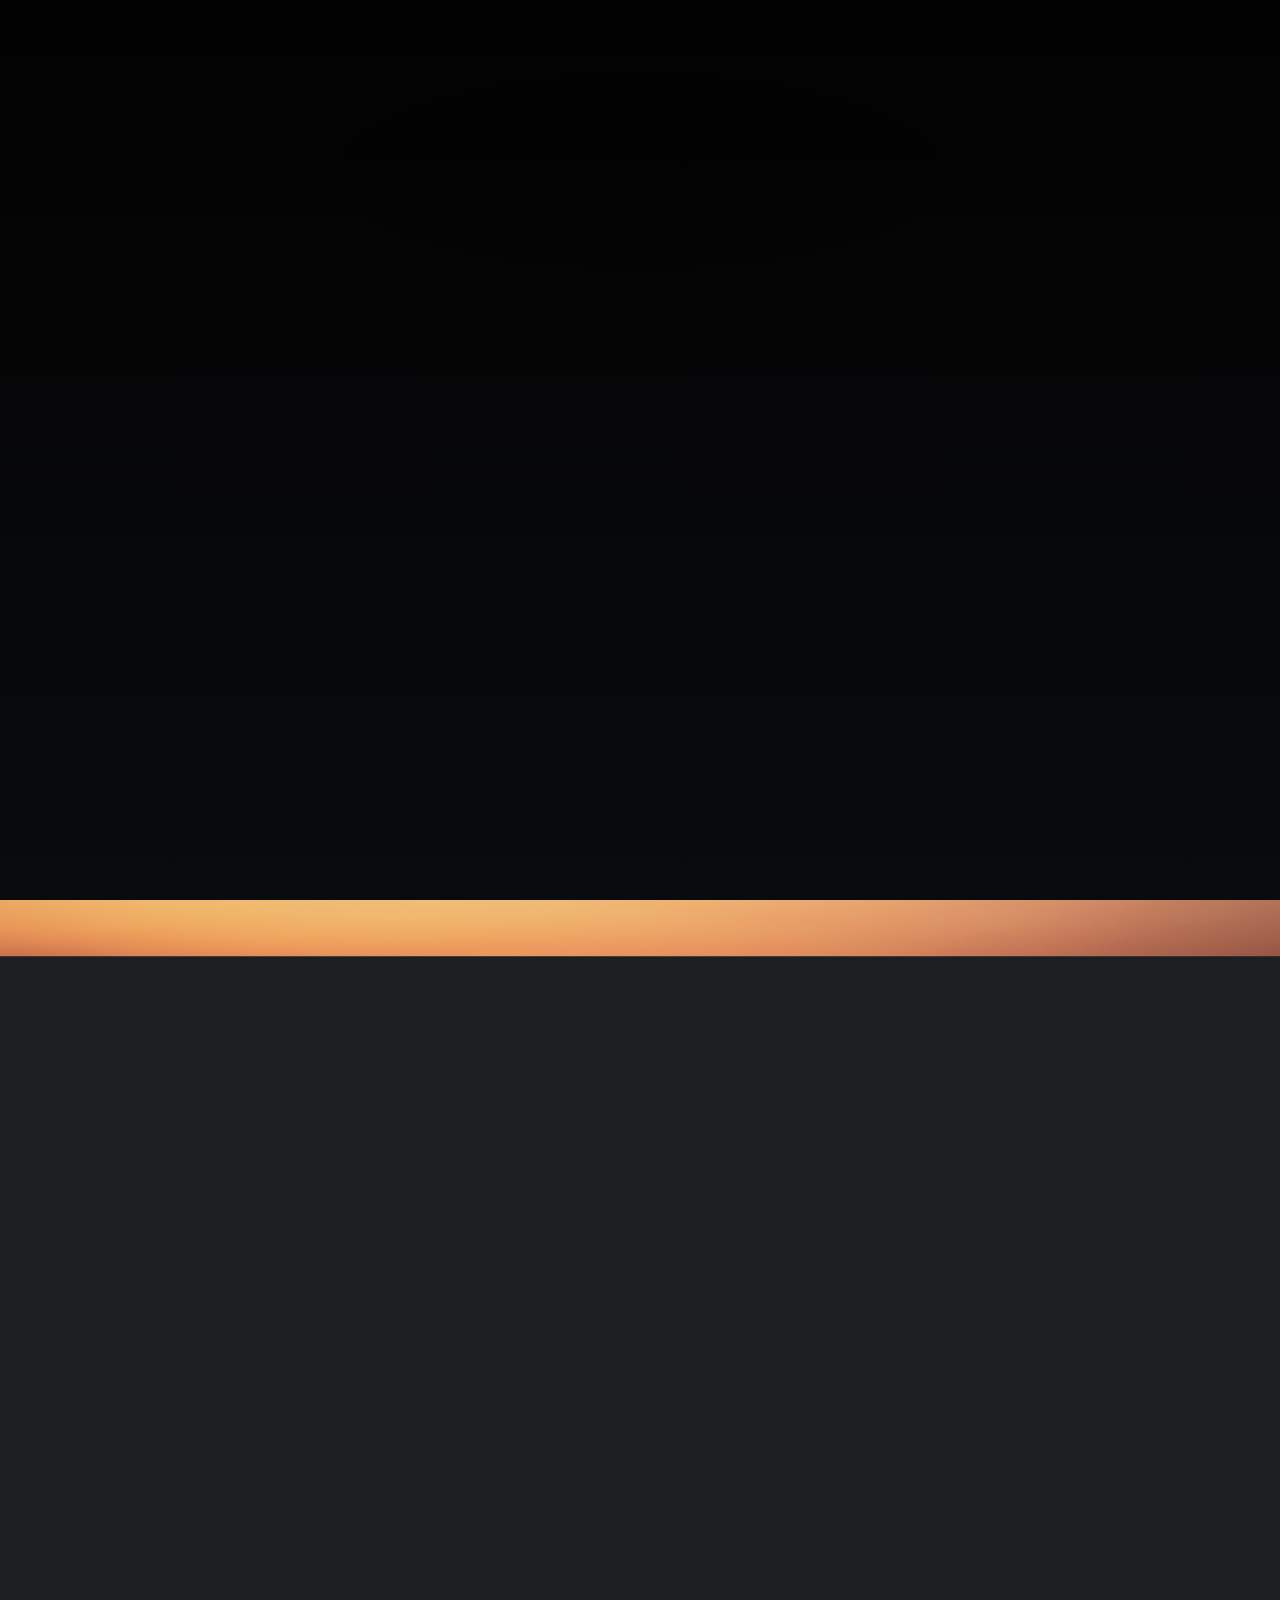
==== index.html @ 6ed451c9 "[ckpt] finish first contents" ====
<!DOCTYPE HTML>
<!--
	Dimension by HTML5 UP
	html5up.net | @ajlkn
	Free for personal and commercial use under the CCA 3.0 license (html5up.net/license)
-->
<html>
	<head>
		<title>Anh Duy Nguyen | Personal Website</title>
		<meta charset="utf-8" />
		<meta name="viewport" content="width=device-width, initial-scale=1, user-scalable=no" />
		<link rel="stylesheet" href="assets/css/main.css" />
		<link rel="icon" type="image/jpg" href="/assets/imgs/duy_ava.jpeg">
		<noscript><link rel="stylesheet" href="assets/css/noscript.css" /></noscript>
	</head>
	<body class="is-preload">

		<!-- Wrapper -->
			<div id="wrapper">

				<!-- Header -->
					<header id="header">
						<div class="logo" style="background-image: url('assets/imgs/duy.jpg'); background-position: center; background-size: cover;">
						</div>
						<div class="content">
							<div class="inner">
								<h1>Anh Duy Nguyen</h1>
								<p>
									PhD Student - Electrical & Computer Engineering - UIUC <br> 
									A newbie researcher in Deep Learning <br>
								</p>
							</div>
						</div>
						<nav>
							<ul>
								<li><a href="#education">Biography</a></li>
								<li><a href="#experience">Experience</a></li>
								<li><a href="#award">Honours and Awards</a></li>
								<li><a href="#publication">Publications</a></li>
								<li><a href="#contact">Contact</a></li>
							</ul>
						</nav>
					</header>

				<!-- Main -->
					<div id="main">

						<!-- Intro -->
							<article id="education">
								<h2 class="major">Biography</h2>
								<span class="image main"><img src="images/education.png" alt="" /></span>
								<p>I am currently a PhD Student at the University of Illinois Urbana - Champaign. 
									My major is Computer Science. I am currently working in Machine Learning/Deep Learning.</p>
								<p>I was born in Hanoi, Vietnam, and grew up here. 
								I got my Bachelor (Engineer) degree in Information & Communication &munication Technology (ICT) from School of Information And Communication Technology, Hanoi University of Science and Technology, Vietnam.
								My undergrad research thesis is about detecting pills in medical captures, with the support of information from prescriptions under Graph representation (You can find if <a href="assets/files/[20184249][NguyenAnhDuy][Thesis_NguyenAnhDuy_KGPNet_A_Knowledge_Graph_based_framework_for_Pill_detection].pdf">here</a> if interested). 
								</p>
								<p>I am eager to learn, so I am very open to new colaborations. 
									I am currently working in Time Series Analysis, as well as Multimodal Learning. 
									Please <a href="#contact">drop me a message</a> if you are interested in a collaboration.
									Here is my <a href="assets/files/NguyenAnhDuy_CV.pdf">CV</a> for more details.
								</p>
							</article>

						<!-- Work -->
							<article id="experience">
								<h2 class="major">Experience</h2>
								<span class="image main"><img src="images/experience.png" alt=""/></span>
								<p>I currently work at a Smart Health Center, founded under the cooporation of Vin University and University of Illinois Urbana - Champaign. 
									My work here involve developing ML/DL frameworks for time series, multi modalities data, with major appication to Healthcare domain.
								</p>
								<p>During my undergrad, from 2020 to 2022, I worked in Naver-SoICT laboratory, Hanoi University of Science and Technology. 
									My works there centered around two projects: the first was about air quality monitoring and forecasting with actual sensor devices, 
									the second was about personal health monitoring with actual mobile application and deep learning-driven tools.</p>
							</article>

						<!-- About -->
							<article id="award">
								<h2 class="major">Honours and Awards</h2>
								<span class="image main"><img src="images/honor.png" alt="" /></span>
								<p>Below are some awards I received, more details can be found in my <a href="assets/files/NguyenAnhDuy_CV.pdf">CV</a>:</p>
								<ul>
									<li><b>The second prize in the National Science and Technology Awards for Students in Higher Education
										Institutions 2022</b>: Winning the second prize with the paper entitled “Joint Optimization of Charging Location and Time
										for Network Lifetime Extension in WRSNs.”</li>
									<li><b>Top 5 AI Solutions in AI Awards 2022</b>: Being one of 5 best AI solutions in AI Awards 2022 - Vietnam AI Day 2022,
										held by VNExpress newspaper in colabration with AI4VN organization with solution: “VAIPE: Protective healthcare
										monitoring and supporting system for Vietnamese”</li>
									<li><b>The first prize in SoICT-IBM-Hackathon 2021</b>: Winning the first prize in Call For Code Track of
										SoICT-IBM-Hackathon 2021 with the project entitled “A platform for forecasting floods based on sensor system, applying deep
										neural network.”</li>
								</ul>
							</article>
						
							<!-- Publications -->
							<article id="publication">
								<h2 class="major">Publications</h2>
								<span class="image main"><img src="images/publication.png" alt="" /></span>
								<p>Below are some of my publications, more details can be found in my <a href="assets/files/NguyenAnhDuy_CV.pdf">CV</a>:</p>
								<ul>
									<li><b>Learning Robust and Consistent Time Series Representations: A Dilated Inception-Based Approach</b>: Anh Duy Nguyen, Trang H. Tran, 
										Hieu H. Pham, Phi Le Nguyen, Lam M. Nguyen. arXiv preprint, 2023.</li>
									<li><b>Accurate Discharge and Water Level Forecasting Using Ensemble
										Learning with Genetic Algorithm and Singular Spectrum Analysis-based Denoising</b>: Anh Duy Nguyen, Phi Le Nguyen, Viet Hung Vu, Quoc Viet Pham, Viet Huy Nguyen,
										Minh Hieu Nguyen, Thanh Hung Nguyen, Kien Nguyen. Nature Scientific Reports Journal 2022.</li>
									<li><b>Image-based Contextual Pill Recognition with Medical Knowledge Graph Assistance</b>: Anh Duy Nguyen, Thuy Dung Nguyen, 
										Huy Hieu Pham, Thanh Hung Nguyen, Phi Le Nguyen. ACIIDS 2022.</li>
								</ul>
							</article>

						<!-- Contact -->
							<article id="contact">
								<h2 class="major">Contact</h2>
								<form method="post" action="https://formspree.io/f/xnqrpdzg">
									<div class="fields">
										<div class="field half">
											<label for="name">Name</label>
											<input type="text" name="name" id="name" />
										</div>
										<div class="field half">
											<label for="email">Email</label>
											<input type="text" name="email" id="email" />
										</div>
										<div class="field">
											<label for="message">Message</label>
											<textarea name="message" id="message" rows="4"></textarea>
										</div>
									</div>
									<ul class="actions">
										<li><input type="submit" value="Send Message" class="primary" /></li>
										<li><input type="reset" value="Reset" /></li>
									</ul>
								</form>
								<ul class="icons">
									<li><a href="https://www.linkedin.com/in/duy-nguyen-31b5791b1/" class="icon brands fa-linkedin" target="_blank"><span class="label">LinkedIn</span></a></li>
									<li><a href="https://github.com/anhduy0911" class="icon brands fa-github" target="_blank"><span class="label">GitHub</span></a></li>
									<li><a href="https://scholar.google.com/citations?user=-NRwc8EAAAAJ&hl=en" class="icon brands fa-google" target="_blank"><span class="label">Google Scholar</span></a></li>
								</ul>
							</article>

						<!-- Elements -->
							<!-- <article id="elements">
								<h2 class="major">Elements</h2>

								<section>
									<h3 class="major">Text</h3>
									<p>This is <b>bold</b> and this is <strong>strong</strong>. This is <i>italic</i> and this is <em>emphasized</em>.
									This is <sup>superscript</sup> text and this is <sub>subscript</sub> text.
									This is <u>underlined</u> and this is code: <code>for (;;) { ... }</code>. Finally, <a href="#">this is a link</a>.</p>
									<hr />
									<h2>Heading Level 2</h2>
									<h3>Heading Level 3</h3>
									<h4>Heading Level 4</h4>
									<h5>Heading Level 5</h5>
									<h6>Heading Level 6</h6>
									<hr />
									<h4>Blockquote</h4>
									<blockquote>Fringilla nisl. Donec accumsan interdum nisi, quis tincidunt felis sagittis eget tempus euismod. Vestibulum ante ipsum primis in faucibus vestibulum. Blandit adipiscing eu felis iaculis volutpat ac adipiscing accumsan faucibus. Vestibulum ante ipsum primis in faucibus lorem ipsum dolor sit amet nullam adipiscing eu felis.</blockquote>
									<h4>Preformatted</h4>
									<pre><code>i = 0;

while (!deck.isInOrder()) {
    print 'Iteration ' + i;
    deck.shuffle();
    i++;
}

print 'It took ' + i + ' iterations to sort the deck.';</code></pre>
								</section>

								<section>
									<h3 class="major">Lists</h3>

									<h4>Unordered</h4>
									<ul>
										<li>Dolor pulvinar etiam.</li>
										<li>Sagittis adipiscing.</li>
										<li>Felis enim feugiat.</li>
									</ul>

									<h4>Alternate</h4>
									<ul class="alt">
										<li>Dolor pulvinar etiam.</li>
										<li>Sagittis adipiscing.</li>
										<li>Felis enim feugiat.</li>
									</ul>

									<h4>Ordered</h4>
									<ol>
										<li>Dolor pulvinar etiam.</li>
										<li>Etiam vel felis viverra.</li>
										<li>Felis enim feugiat.</li>
										<li>Dolor pulvinar etiam.</li>
										<li>Etiam vel felis lorem.</li>
										<li>Felis enim et feugiat.</li>
									</ol>
									<h4>Icons</h4>
									<ul class="icons">
										<li><a href="#" class="icon brands fa-twitter"><span class="label">Twitter</span></a></li>
										<li><a href="#" class="icon brands fa-facebook-f"><span class="label">Facebook</span></a></li>
										<li><a href="#" class="icon brands fa-instagram"><span class="label">Instagram</span></a></li>
										<li><a href="#" class="icon brands fa-github"><span class="label">Github</span></a></li>
									</ul>

									<h4>Actions</h4>
									<ul class="actions">
										<li><a href="#" class="button primary">Default</a></li>
										<li><a href="#" class="button">Default</a></li>
									</ul>
									<ul class="actions stacked">
										<li><a href="#" class="button primary">Default</a></li>
										<li><a href="#" class="button">Default</a></li>
									</ul>
								</section>

								<section>
									<h3 class="major">Table</h3>
									<h4>Default</h4>
									<div class="table-wrapper">
										<table>
											<thead>
												<tr>
													<th>Name</th>
													<th>Description</th>
													<th>Price</th>
												</tr>
											</thead>
											<tbody>
												<tr>
													<td>Item One</td>
													<td>Ante turpis integer aliquet porttitor.</td>
													<td>29.99</td>
												</tr>
												<tr>
													<td>Item Two</td>
													<td>Vis ac commodo adipiscing arcu aliquet.</td>
													<td>19.99</td>
												</tr>
												<tr>
													<td>Item Three</td>
													<td> Morbi faucibus arcu accumsan lorem.</td>
													<td>29.99</td>
												</tr>
												<tr>
													<td>Item Four</td>
													<td>Vitae integer tempus condimentum.</td>
													<td>19.99</td>
												</tr>
												<tr>
													<td>Item Five</td>
													<td>Ante turpis integer aliquet porttitor.</td>
													<td>29.99</td>
												</tr>
											</tbody>
											<tfoot>
												<tr>
													<td colspan="2"></td>
													<td>100.00</td>
												</tr>
											</tfoot>
										</table>
									</div>

									<h4>Alternate</h4>
									<div class="table-wrapper">
										<table class="alt">
											<thead>
												<tr>
													<th>Name</th>
													<th>Description</th>
													<th>Price</th>
												</tr>
											</thead>
											<tbody>
												<tr>
													<td>Item One</td>
													<td>Ante turpis integer aliquet porttitor.</td>
													<td>29.99</td>
												</tr>
												<tr>
													<td>Item Two</td>
													<td>Vis ac commodo adipiscing arcu aliquet.</td>
													<td>19.99</td>
												</tr>
												<tr>
													<td>Item Three</td>
													<td> Morbi faucibus arcu accumsan lorem.</td>
													<td>29.99</td>
												</tr>
												<tr>
													<td>Item Four</td>
													<td>Vitae integer tempus condimentum.</td>
													<td>19.99</td>
												</tr>
												<tr>
													<td>Item Five</td>
													<td>Ante turpis integer aliquet porttitor.</td>
													<td>29.99</td>
												</tr>
											</tbody>
											<tfoot>
												<tr>
													<td colspan="2"></td>
													<td>100.00</td>
												</tr>
											</tfoot>
										</table>
									</div>
								</section>

								<section>
									<h3 class="major">Buttons</h3>
									<ul class="actions">
										<li><a href="#" class="button primary">Primary</a></li>
										<li><a href="#" class="button">Default</a></li>
									</ul>
									<ul class="actions">
										<li><a href="#" class="button">Default</a></li>
										<li><a href="#" class="button small">Small</a></li>
									</ul>
									<ul class="actions">
										<li><a href="#" class="button primary icon solid fa-download">Icon</a></li>
										<li><a href="#" class="button icon solid fa-download">Icon</a></li>
									</ul>
									<ul class="actions">
										<li><span class="button primary disabled">Disabled</span></li>
										<li><span class="button disabled">Disabled</span></li>
									</ul>
								</section>

								<section>
									<h3 class="major">Form</h3>
									<form method="post" action="#">
										<div class="fields">
											<div class="field half">
												<label for="demo-name">Name</label>
												<input type="text" name="demo-name" id="demo-name" value="" placeholder="Jane Doe" />
											</div>
											<div class="field half">
												<label for="demo-email">Email</label>
												<input type="email" name="demo-email" id="demo-email" value="" placeholder="jane@untitled.tld" />
											</div>
											<div class="field">
												<label for="demo-category">Category</label>
												<select name="demo-category" id="demo-category">
													<option value="">-</option>
													<option value="1">Manufacturing</option>
													<option value="1">Shipping</option>
													<option value="1">Administration</option>
													<option value="1">Human Resources</option>
												</select>
											</div>
											<div class="field half">
												<input type="radio" id="demo-priority-low" name="demo-priority" checked>
												<label for="demo-priority-low">Low</label>
											</div>
											<div class="field half">
												<input type="radio" id="demo-priority-high" name="demo-priority">
												<label for="demo-priority-high">High</label>
											</div>
											<div class="field half">
												<input type="checkbox" id="demo-copy" name="demo-copy">
												<label for="demo-copy">Email me a copy</label>
											</div>
											<div class="field half">
												<input type="checkbox" id="demo-human" name="demo-human" checked>
												<label for="demo-human">Not a robot</label>
											</div>
											<div class="field">
												<label for="demo-message">Message</label>
												<textarea name="demo-message" id="demo-message" placeholder="Enter your message" rows="6"></textarea>
											</div>
										</div>
										<ul class="actions">
											<li><input type="submit" value="Send Message" class="primary" /></li>
											<li><input type="reset" value="Reset" /></li>
										</ul>
									</form>
								</section>

							</article> -->

					</div>

				<!-- Footer -->
					<footer id="footer">
						<p class="copyright">&copy; anhduy0911@gmail.com</p>
					</footer>

			</div>

		<!-- BG -->
			<div id="bg"></div>

		<!-- Scripts -->
			<script src="assets/js/jquery.min.js"></script>
			<script src="assets/js/browser.min.js"></script>
			<script src="assets/js/breakpoints.min.js"></script>
			<script src="assets/js/util.js"></script>
			<script src="assets/js/main.js"></script>

	</body>
</html>
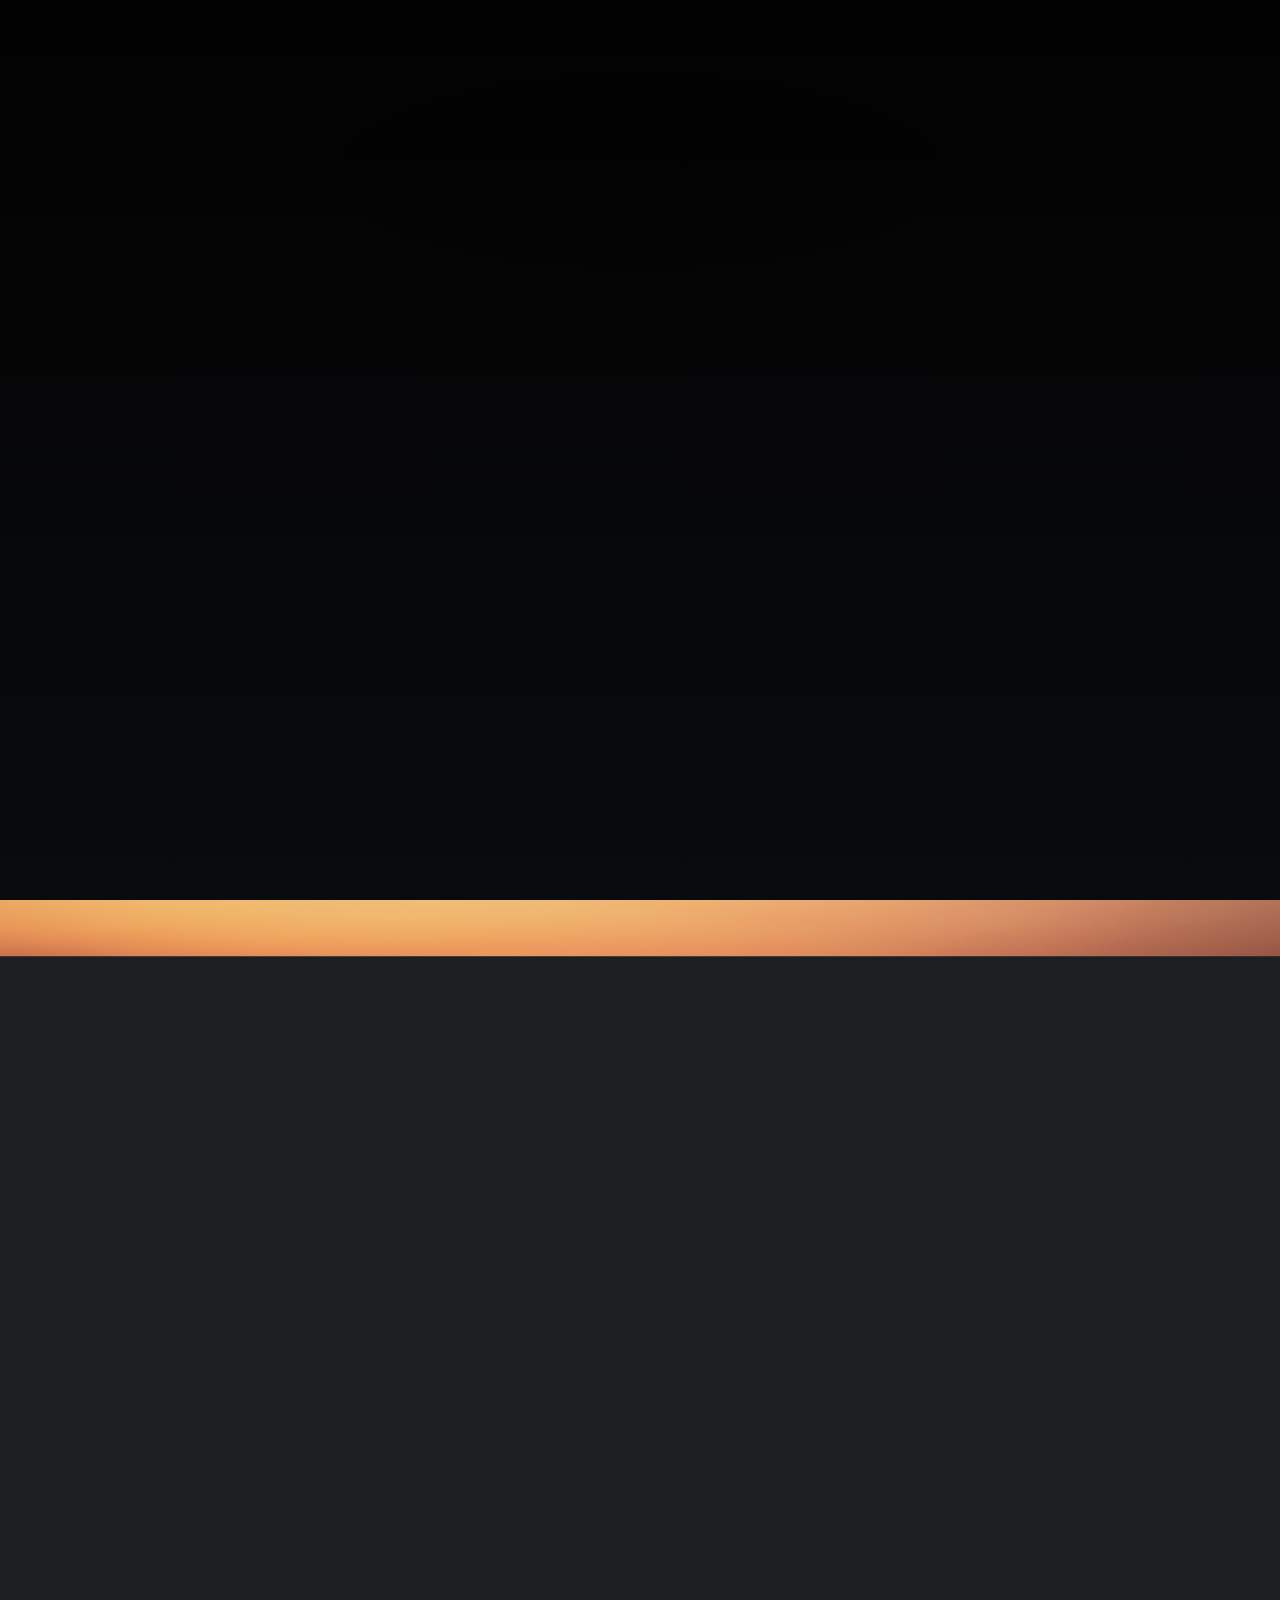
==== commit 5e1fdb40: "[ckpt] update new infomation" ====
--- a/index.html
+++ b/index.html
@@ -6,7 +6,7 @@
 -->
 <html>
 	<head>
-		<title>Anh Duy Nguyen | Personal Website</title>
+		<title>Anh-Duy Nguyen | Personal Website</title>
 		<meta charset="utf-8" />
 		<meta name="viewport" content="width=device-width, initial-scale=1, user-scalable=no" />
 		<link rel="stylesheet" href="assets/css/main.css" />
@@ -24,10 +24,10 @@
 						</div>
 						<div class="content">
 							<div class="inner">
-								<h1>Anh Duy Nguyen</h1>
+								<h1>Anh-Duy Nguyen</h1>
 								<p>
-									PhD Student - Electrical & Computer Engineering - UIUC <br> 
-									A newbie researcher in Deep Learning <br>
+									PhD Student - Computer Science - UIUC <br> 
+									Deep Learning - Multimodal Learning - Time series Analysis <br>
 								</p>
 							</div>
 						</div>
@@ -49,15 +49,23 @@
 							<article id="education">
 								<h2 class="major">Biography</h2>
 								<span class="image main"><img src="images/education.png" alt="" /></span>
-								<p>I am currently a PhD Student at the University of Illinois Urbana - Champaign. 
-									My major is Computer Science. I am currently working in Machine Learning/Deep Learning.</p>
-								<p>I was born in Hanoi, Vietnam, and grew up here. 
-								I got my Bachelor (Engineer) degree in Information & Communication &munication Technology (ICT) from School of Information And Communication Technology, Hanoi University of Science and Technology, Vietnam.
-								My undergrad research thesis is about detecting pills in medical captures, with the support of information from prescriptions under Graph representation (You can find if <a href="assets/files/[20184249][NguyenAnhDuy][Thesis_NguyenAnhDuy_KGPNet_A_Knowledge_Graph_based_framework_for_Pill_detection].pdf">here</a> if interested). 
+								<p> 
+									I’m Duy Nguyen, currently a PhD candidate in Computer Science at the University of Illinois Urbana-Champaign. I'm working under the supervision of Professor <a href="https://minhdo.ece.illinois.edu/">Minh N. Do</a>. 
+									My current research focuses on <b>multimodal learning</b> and <b>representation learning</b>. Recently, I've been diving into ways to handle <b>extreme cases in multimodal systems</b>, where data might be incomplete or inconsistent. It's a fascinating challenge to make models more trustworthy, even when they're working with less-than-perfect data. I work a lot with <b>semi-supervised and self-supervised learning techniques</b> to address these issues. One of my key interests is <b>uncertainty estimation</b>, where I aim to improve both the reliability and interpretability of the models I develop.
 								</p>
-								<p>I am eager to learn, so I am very open to new colaborations. 
-									I am currently working in Time Series Analysis, as well as Multimodal Learning. 
-									Please <a href="#contact">drop me a message</a> if you are interested in a collaboration.
+								<p> 
+									Looking ahead, I’m shifting my focus to <b>Large Multimodal Models (LMMs)</b>. My main goal is to enhance their efficiency and reliability while still keeping accuracy high. Rather than developing entirely new large language models, I want to create <b>plug-in techniques</b> — essentially tools that can be easily integrated with existing LLMs. This way, I can help improve their performance in a more scalable and practical way.
+								</p>
+								<p>
+									I've also been fortunate to publish in several venues like ICDM, EAAI, Scientific Reports and PLOS ONE. My past projects have covered a range of topics, from time series prediction and sensor calibration to healthcare AI applications. I’ve worked extensively with technologies like graph neural networks, attention mechanisms, and ensemble learning, and I'm always excited to explore new challenges in AI and machine learning!
+								</p>
+								<p>
+									I was born in Hanoi, Vietnam, and grew up here. 
+									I got my Bachelor (Engineer) degree in Information & Communication Technology (ICT) from School of Information And Communication Technology, Hanoi University of Science and Technology, Vietnam.
+									<!-- My undergrad research thesis is about detecting pills in medical captures, with the support of information from prescriptions under Graph representation (You can find it <a href="assets/files/[20184249][NguyenAnhDuy][Thesis_NguyenAnhDuy_KGPNet_A_Knowledge_Graph_based_framework_for_Pill_detection].pdf">here</a> if interested).  -->
+								</p>
+								<p>I am eager to learn, and I am very open to new collaborations.
+									Please <a href="#contact">drop me a message</a> if you are interested in a collaboration, or just want to reach out.
 									Here is my <a href="assets/files/NguyenAnhDuy_CV.pdf">CV</a> for more details.
 								</p>
 							</article>
@@ -66,12 +74,14 @@
 							<article id="experience">
 								<h2 class="major">Experience</h2>
 								<span class="image main"><img src="images/experience.png" alt=""/></span>
-								<p>I currently work at a Smart Health Center, founded under the cooporation of Vin University and University of Illinois Urbana - Champaign. 
-									My work here involve developing ML/DL frameworks for time series, multi modalities data, with major appication to Healthcare domain.
+								<p>
+									Before entering UIUC, I spent a gap year working at a Smart Health Center, founded under the cooporation of Vin University and University of Illinois Urbana - Champaign. My work here involve developing ML/DL frameworks for time series, multimodal data, with major appication to Healthcare domain.
 								</p>
-								<p>During my undergrad, from 2020 to 2022, I worked in Naver-SoICT laboratory, Hanoi University of Science and Technology. 
+								<p>
+									During my undergrad, from 2020 to 2022, I worked in Naver-SoICT laboratory, Hanoi University of Science and Technology; before spending two last months of 2022 to do an internship at Japanese National Institute of Advanced Industrial Science and Technology (AIST). 
 									My works there centered around two projects: the first was about air quality monitoring and forecasting with actual sensor devices, 
-									the second was about personal health monitoring with actual mobile application and deep learning-driven tools.</p>
+									the second was about personal health monitoring with actual mobile application and deep learning-driven tools.
+								</p>
 							</article>
 
 						<!-- About -->
@@ -98,13 +108,13 @@
 								<span class="image main"><img src="images/publication.png" alt="" /></span>
 								<p>Below are some of my publications, more details can be found in my <a href="assets/files/NguyenAnhDuy_CV.pdf">CV</a>:</p>
 								<ul>
-									<li><b>Learning Robust and Consistent Time Series Representations: A Dilated Inception-Based Approach</b>: Anh Duy Nguyen, Trang H. Tran, 
-										Hieu H. Pham, Phi Le Nguyen, Lam M. Nguyen. arXiv preprint, 2023.</li>
-									<li><b>Accurate Discharge and Water Level Forecasting Using Ensemble
-										Learning with Genetic Algorithm and Singular Spectrum Analysis-based Denoising</b>: Anh Duy Nguyen, Phi Le Nguyen, Viet Hung Vu, Quoc Viet Pham, Viet Huy Nguyen,
-										Minh Hieu Nguyen, Thanh Hung Nguyen, Kien Nguyen. Nature Scientific Reports Journal 2022.</li>
-									<li><b>Image-based Contextual Pill Recognition with Medical Knowledge Graph Assistance</b>: Anh Duy Nguyen, Thuy Dung Nguyen, 
-										Huy Hieu Pham, Thanh Hung Nguyen, Phi Le Nguyen. ACIIDS 2022.</li>
+									<li><b>Improving Time Series Encoding with Noise-Aware Self-Supervised Learning and an Efficient Encoder</b>: Anh Duy Nguyen, Trang H. Tran, 
+										Hieu H. Pham, Phi Le Nguyen, Lam M. Nguyen. International Conference on Data Mining (ICDM), 2024.</li>
+									<li><b>GAMMA: A universal model for calibrating sensory data of multiple low-cost air monitoring devices</b>: Anh Duy Nguyen, Thu Hang Phung, Thuy Dung Nguyen, Huy Hieu Pham, Kien Nguyen, Phi Le Nguyen. EAAI 2024</li>
+									<li><b>High accurate and explainable multi-pill detection framework with graph neural network-assisted multimodal data fusion</b>: Anh Duy Nguyen, Huy Hieu Pham, Huynh Thanh Trung, Quoc Viet Hung Nguyen, Thao Nguyen Truong, Phi Le Nguyen. PLOS ONE 2023.</li>
+									<li><b>Attentional Ensemble Model for Accurate Discharge and Water Level Prediction with Training Data Enhancement</b>: Anh Duy Nguyen, Duc Viet Hoang, Thuy Dung Nguyen, Viet Hung Vu, Kien Nguyen, Phi Le Nguyen, Yusheng Ji. EAAI 2023.</li>
+									<li><b>Accurate Discharge and Water Level Forecasting Using Ensemble Learning with Genetic Algorithm and Singular Spectrum Analysis-based Denoising</b>: Anh Duy Nguyen, Phi Le Nguyen, Viet Hung Vu, Quoc Viet Pham, Viet Huy Nguyen,
+										Minh Hieu Nguyen, Thanh Hung Nguyen, Kien Nguyen. Nature Scientific Reports 2022.</li>
 								</ul>
 							</article>
 
@@ -137,256 +147,19 @@
 									<li><a href="https://scholar.google.com/citations?user=-NRwc8EAAAAJ&hl=en" class="icon brands fa-google" target="_blank"><span class="label">Google Scholar</span></a></li>
 								</ul>
 							</article>
-
-						<!-- Elements -->
-							<!-- <article id="elements">
-								<h2 class="major">Elements</h2>
-
-								<section>
-									<h3 class="major">Text</h3>
-									<p>This is <b>bold</b> and this is <strong>strong</strong>. This is <i>italic</i> and this is <em>emphasized</em>.
-									This is <sup>superscript</sup> text and this is <sub>subscript</sub> text.
-									This is <u>underlined</u> and this is code: <code>for (;;) { ... }</code>. Finally, <a href="#">this is a link</a>.</p>
-									<hr />
-									<h2>Heading Level 2</h2>
-									<h3>Heading Level 3</h3>
-									<h4>Heading Level 4</h4>
-									<h5>Heading Level 5</h5>
-									<h6>Heading Level 6</h6>
-									<hr />
-									<h4>Blockquote</h4>
-									<blockquote>Fringilla nisl. Donec accumsan interdum nisi, quis tincidunt felis sagittis eget tempus euismod. Vestibulum ante ipsum primis in faucibus vestibulum. Blandit adipiscing eu felis iaculis volutpat ac adipiscing accumsan faucibus. Vestibulum ante ipsum primis in faucibus lorem ipsum dolor sit amet nullam adipiscing eu felis.</blockquote>
-									<h4>Preformatted</h4>
-									<pre><code>i = 0;
-
-while (!deck.isInOrder()) {
-    print 'Iteration ' + i;
-    deck.shuffle();
-    i++;
-}
-
-print 'It took ' + i + ' iterations to sort the deck.';</code></pre>
-								</section>
-
-								<section>
-									<h3 class="major">Lists</h3>
-
-									<h4>Unordered</h4>
-									<ul>
-										<li>Dolor pulvinar etiam.</li>
-										<li>Sagittis adipiscing.</li>
-										<li>Felis enim feugiat.</li>
-									</ul>
-
-									<h4>Alternate</h4>
-									<ul class="alt">
-										<li>Dolor pulvinar etiam.</li>
-										<li>Sagittis adipiscing.</li>
-										<li>Felis enim feugiat.</li>
-									</ul>
-
-									<h4>Ordered</h4>
-									<ol>
-										<li>Dolor pulvinar etiam.</li>
-										<li>Etiam vel felis viverra.</li>
-										<li>Felis enim feugiat.</li>
-										<li>Dolor pulvinar etiam.</li>
-										<li>Etiam vel felis lorem.</li>
-										<li>Felis enim et feugiat.</li>
-									</ol>
-									<h4>Icons</h4>
-									<ul class="icons">
-										<li><a href="#" class="icon brands fa-twitter"><span class="label">Twitter</span></a></li>
-										<li><a href="#" class="icon brands fa-facebook-f"><span class="label">Facebook</span></a></li>
-										<li><a href="#" class="icon brands fa-instagram"><span class="label">Instagram</span></a></li>
-										<li><a href="#" class="icon brands fa-github"><span class="label">Github</span></a></li>
-									</ul>
-
-									<h4>Actions</h4>
-									<ul class="actions">
-										<li><a href="#" class="button primary">Default</a></li>
-										<li><a href="#" class="button">Default</a></li>
-									</ul>
-									<ul class="actions stacked">
-										<li><a href="#" class="button primary">Default</a></li>
-										<li><a href="#" class="button">Default</a></li>
-									</ul>
-								</section>
-
-								<section>
-									<h3 class="major">Table</h3>
-									<h4>Default</h4>
-									<div class="table-wrapper">
-										<table>
-											<thead>
-												<tr>
-													<th>Name</th>
-													<th>Description</th>
-													<th>Price</th>
-												</tr>
-											</thead>
-											<tbody>
-												<tr>
-													<td>Item One</td>
-													<td>Ante turpis integer aliquet porttitor.</td>
-													<td>29.99</td>
-												</tr>
-												<tr>
-													<td>Item Two</td>
-													<td>Vis ac commodo adipiscing arcu aliquet.</td>
-													<td>19.99</td>
-												</tr>
-												<tr>
-													<td>Item Three</td>
-													<td> Morbi faucibus arcu accumsan lorem.</td>
-													<td>29.99</td>
-												</tr>
-												<tr>
-													<td>Item Four</td>
-													<td>Vitae integer tempus condimentum.</td>
-													<td>19.99</td>
-												</tr>
-												<tr>
-													<td>Item Five</td>
-													<td>Ante turpis integer aliquet porttitor.</td>
-													<td>29.99</td>
-												</tr>
-											</tbody>
-											<tfoot>
-												<tr>
-													<td colspan="2"></td>
-													<td>100.00</td>
-												</tr>
-											</tfoot>
-										</table>
-									</div>
-
-									<h4>Alternate</h4>
-									<div class="table-wrapper">
-										<table class="alt">
-											<thead>
-												<tr>
-													<th>Name</th>
-													<th>Description</th>
-													<th>Price</th>
-												</tr>
-											</thead>
-											<tbody>
-												<tr>
-													<td>Item One</td>
-													<td>Ante turpis integer aliquet porttitor.</td>
-													<td>29.99</td>
-												</tr>
-												<tr>
-													<td>Item Two</td>
-													<td>Vis ac commodo adipiscing arcu aliquet.</td>
-													<td>19.99</td>
-												</tr>
-												<tr>
-													<td>Item Three</td>
-													<td> Morbi faucibus arcu accumsan lorem.</td>
-													<td>29.99</td>
-												</tr>
-												<tr>
-													<td>Item Four</td>
-													<td>Vitae integer tempus condimentum.</td>
-													<td>19.99</td>
-												</tr>
-												<tr>
-													<td>Item Five</td>
-													<td>Ante turpis integer aliquet porttitor.</td>
-													<td>29.99</td>
-												</tr>
-											</tbody>
-											<tfoot>
-												<tr>
-													<td colspan="2"></td>
-													<td>100.00</td>
-												</tr>
-											</tfoot>
-										</table>
-									</div>
-								</section>
-
-								<section>
-									<h3 class="major">Buttons</h3>
-									<ul class="actions">
-										<li><a href="#" class="button primary">Primary</a></li>
-										<li><a href="#" class="button">Default</a></li>
-									</ul>
-									<ul class="actions">
-										<li><a href="#" class="button">Default</a></li>
-										<li><a href="#" class="button small">Small</a></li>
-									</ul>
-									<ul class="actions">
-										<li><a href="#" class="button primary icon solid fa-download">Icon</a></li>
-										<li><a href="#" class="button icon solid fa-download">Icon</a></li>
-									</ul>
-									<ul class="actions">
-										<li><span class="button primary disabled">Disabled</span></li>
-										<li><span class="button disabled">Disabled</span></li>
-									</ul>
-								</section>
-
-								<section>
-									<h3 class="major">Form</h3>
-									<form method="post" action="#">
-										<div class="fields">
-											<div class="field half">
-												<label for="demo-name">Name</label>
-												<input type="text" name="demo-name" id="demo-name" value="" placeholder="Jane Doe" />
-											</div>
-											<div class="field half">
-												<label for="demo-email">Email</label>
-												<input type="email" name="demo-email" id="demo-email" value="" placeholder="jane@untitled.tld" />
-											</div>
-											<div class="field">
-												<label for="demo-category">Category</label>
-												<select name="demo-category" id="demo-category">
-													<option value="">-</option>
-													<option value="1">Manufacturing</option>
-													<option value="1">Shipping</option>
-													<option value="1">Administration</option>
-													<option value="1">Human Resources</option>
-												</select>
-											</div>
-											<div class="field half">
-												<input type="radio" id="demo-priority-low" name="demo-priority" checked>
-												<label for="demo-priority-low">Low</label>
-											</div>
-											<div class="field half">
-												<input type="radio" id="demo-priority-high" name="demo-priority">
-												<label for="demo-priority-high">High</label>
-											</div>
-											<div class="field half">
-												<input type="checkbox" id="demo-copy" name="demo-copy">
-												<label for="demo-copy">Email me a copy</label>
-											</div>
-											<div class="field half">
-												<input type="checkbox" id="demo-human" name="demo-human" checked>
-												<label for="demo-human">Not a robot</label>
-											</div>
-											<div class="field">
-												<label for="demo-message">Message</label>
-												<textarea name="demo-message" id="demo-message" placeholder="Enter your message" rows="6"></textarea>
-											</div>
-										</div>
-										<ul class="actions">
-											<li><input type="submit" value="Send Message" class="primary" /></li>
-											<li><input type="reset" value="Reset" /></li>
-										</ul>
-									</form>
-								</section>
-
-							</article> -->
-
 					</div>
 
 				<!-- Footer -->
 					<footer id="footer">
+						<p class="copyright">&copy; duyan2@illinois.edu</p>
 						<p class="copyright">&copy; anhduy0911@gmail.com</p>
+						<ul class="icons">
+							<li><a href="https://www.linkedin.com/in/duy-nguyen-31b5791b1/" class="icon brands fa-linkedin" target="_blank"><span class="label">LinkedIn</span></a></li>
+							<li><a href="https://github.com/anhduy0911" class="icon brands fa-github" target="_blank"><span class="label">GitHub</span></a></li>
+							<li><a href="https://scholar.google.com/citations?user=-NRwc8EAAAAJ&hl=en" class="icon brands fa-google" target="_blank"><span class="label">Google Scholar</span></a></li>
+						</ul>
 					</footer>
-
+					
 			</div>
 
 		<!-- BG -->
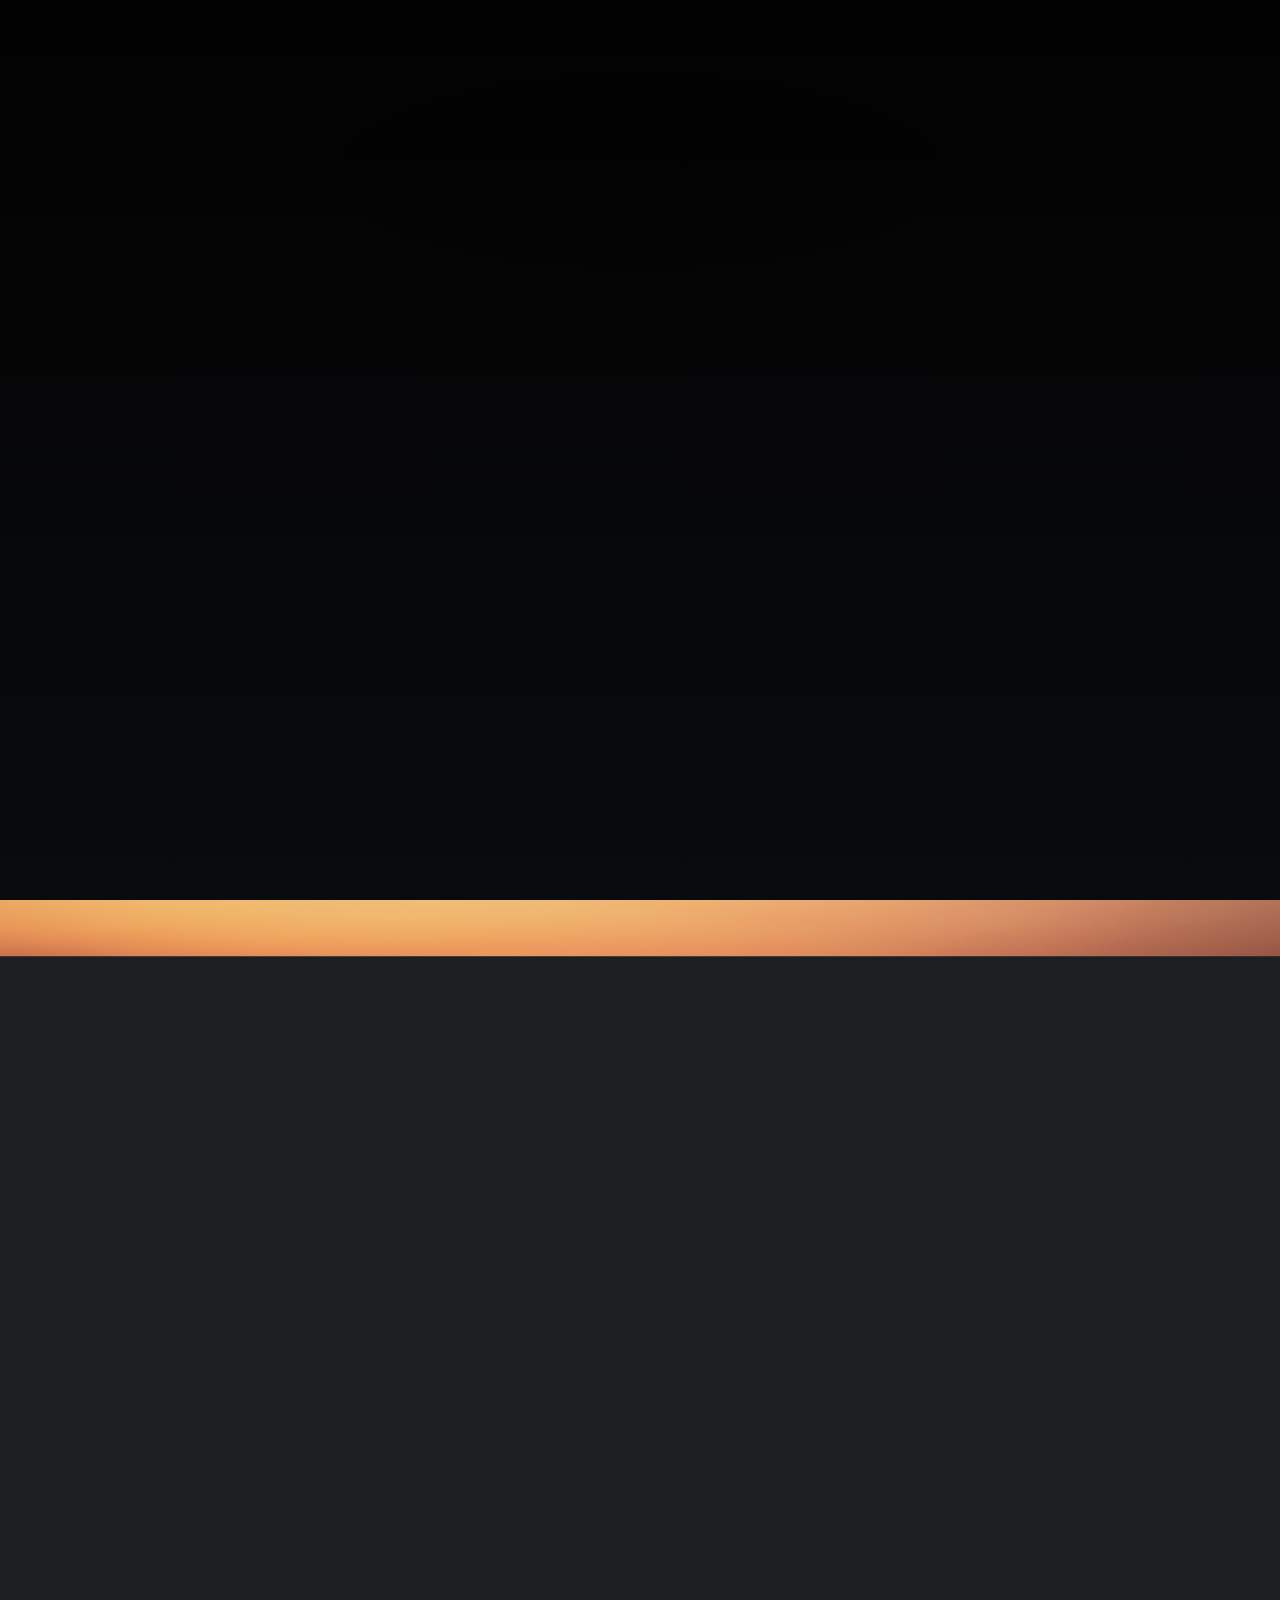
==== commit d37ca502: "[ckpt] change some major name" ====
--- a/index.html
+++ b/index.html
@@ -6,7 +6,7 @@
 -->
 <html>
 	<head>
-		<title>Anh-Duy Nguyen | Personal Website</title>
+		<title>Duy A. Nguyen | Personal Website</title>
 		<meta charset="utf-8" />
 		<meta name="viewport" content="width=device-width, initial-scale=1, user-scalable=no" />
 		<link rel="stylesheet" href="assets/css/main.css" />
@@ -24,10 +24,10 @@
 						</div>
 						<div class="content">
 							<div class="inner">
-								<h1>Anh-Duy Nguyen</h1>
+								<h1>Duy A. Nguyen</h1>
 								<p>
 									PhD Student - Computer Science - UIUC <br> 
-									Deep Learning - Multimodal Learning - Time series Analysis <br>
+									Machine Learning - Deep Learning - Multimodal Learning <br>
 								</p>
 							</div>
 						</div>
@@ -108,12 +108,12 @@
 								<span class="image main"><img src="images/publication.png" alt="" /></span>
 								<p>Below are some of my publications, more details can be found in my <a href="assets/files/NguyenAnhDuy_CV.pdf">CV</a>:</p>
 								<ul>
-									<li><b>Improving Time Series Encoding with Noise-Aware Self-Supervised Learning and an Efficient Encoder</b>: Anh Duy Nguyen, Trang H. Tran, 
+									<li><b>Improving Time Series Encoding with Noise-Aware Self-Supervised Learning and an Efficient Encoder</b>: Duy A. Nguyen, Trang H. Tran, 
 										Hieu H. Pham, Phi Le Nguyen, Lam M. Nguyen. International Conference on Data Mining (ICDM), 2024.</li>
-									<li><b>GAMMA: A universal model for calibrating sensory data of multiple low-cost air monitoring devices</b>: Anh Duy Nguyen, Thu Hang Phung, Thuy Dung Nguyen, Huy Hieu Pham, Kien Nguyen, Phi Le Nguyen. EAAI 2024</li>
-									<li><b>High accurate and explainable multi-pill detection framework with graph neural network-assisted multimodal data fusion</b>: Anh Duy Nguyen, Huy Hieu Pham, Huynh Thanh Trung, Quoc Viet Hung Nguyen, Thao Nguyen Truong, Phi Le Nguyen. PLOS ONE 2023.</li>
-									<li><b>Attentional Ensemble Model for Accurate Discharge and Water Level Prediction with Training Data Enhancement</b>: Anh Duy Nguyen, Duc Viet Hoang, Thuy Dung Nguyen, Viet Hung Vu, Kien Nguyen, Phi Le Nguyen, Yusheng Ji. EAAI 2023.</li>
-									<li><b>Accurate Discharge and Water Level Forecasting Using Ensemble Learning with Genetic Algorithm and Singular Spectrum Analysis-based Denoising</b>: Anh Duy Nguyen, Phi Le Nguyen, Viet Hung Vu, Quoc Viet Pham, Viet Huy Nguyen,
+									<li><b>GAMMA: A universal model for calibrating sensory data of multiple low-cost air monitoring devices</b>: Duy A. Nguyen, Thu Hang Phung, Thuy Dung Nguyen, Huy Hieu Pham, Kien Nguyen, Phi Le Nguyen. EAAI 2024</li>
+									<li><b>High accurate and explainable multi-pill detection framework with graph neural network-assisted multimodal data fusion</b>: Duy A. Nguyen, Huy Hieu Pham, Huynh Thanh Trung, Quoc Viet Hung Nguyen, Thao Nguyen Truong, Phi Le Nguyen. PLOS ONE 2023.</li>
+									<li><b>Attentional Ensemble Model for Accurate Discharge and Water Level Prediction with Training Data Enhancement</b>: Duy A. Nguyen, Duc Viet Hoang, Thuy Dung Nguyen, Viet Hung Vu, Kien Nguyen, Phi Le Nguyen, Yusheng Ji. EAAI 2023.</li>
+									<li><b>Accurate Discharge and Water Level Forecasting Using Ensemble Learning with Genetic Algorithm and Singular Spectrum Analysis-based Denoising</b>: Duy A. Nguyen, Phi Le Nguyen, Viet Hung Vu, Quoc Viet Pham, Viet Huy Nguyen,
 										Minh Hieu Nguyen, Thanh Hung Nguyen, Kien Nguyen. Nature Scientific Reports 2022.</li>
 								</ul>
 							</article>
@@ -153,6 +153,7 @@
 					<footer id="footer">
 						<p class="copyright">&copy; duyan2@illinois.edu</p>
 						<p class="copyright">&copy; anhduy0911@gmail.com</p>
+						<br>
 						<ul class="icons">
 							<li><a href="https://www.linkedin.com/in/duy-nguyen-31b5791b1/" class="icon brands fa-linkedin" target="_blank"><span class="label">LinkedIn</span></a></li>
 							<li><a href="https://github.com/anhduy0911" class="icon brands fa-github" target="_blank"><span class="label">GitHub</span></a></li>
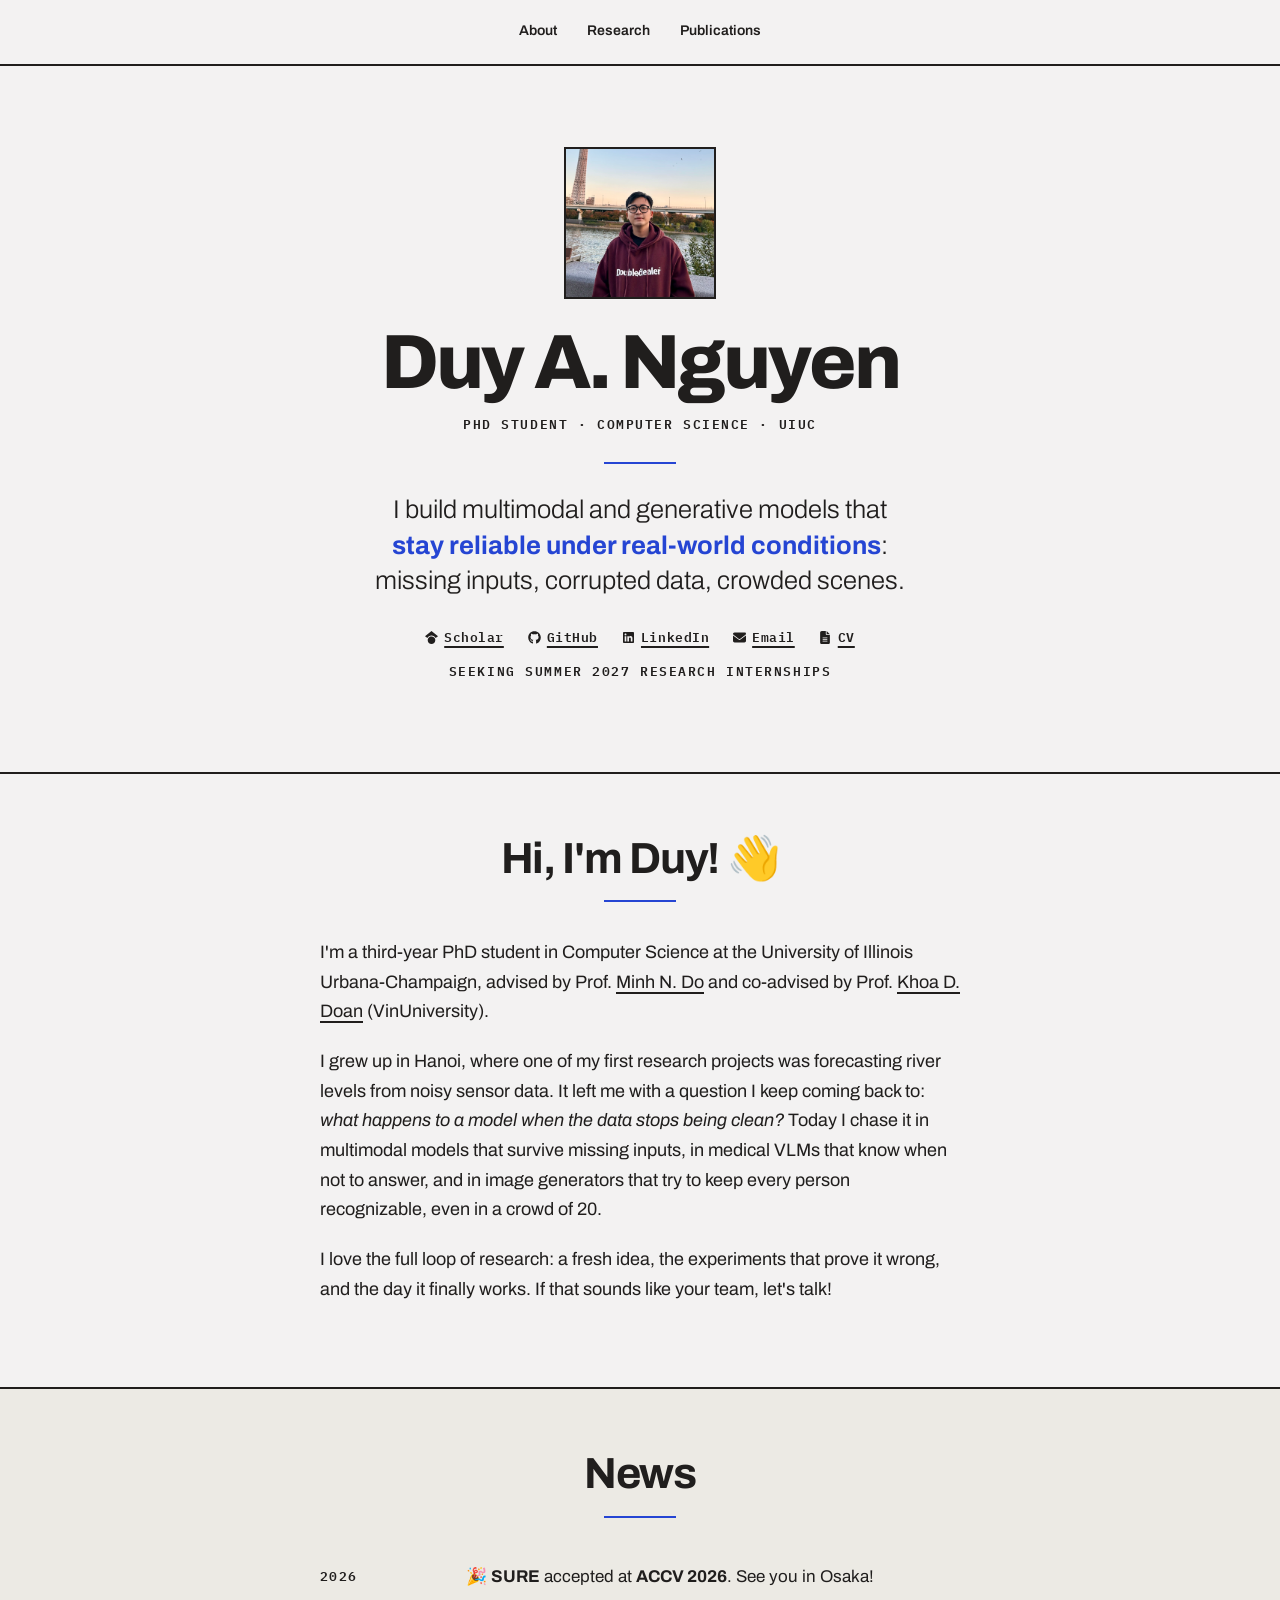
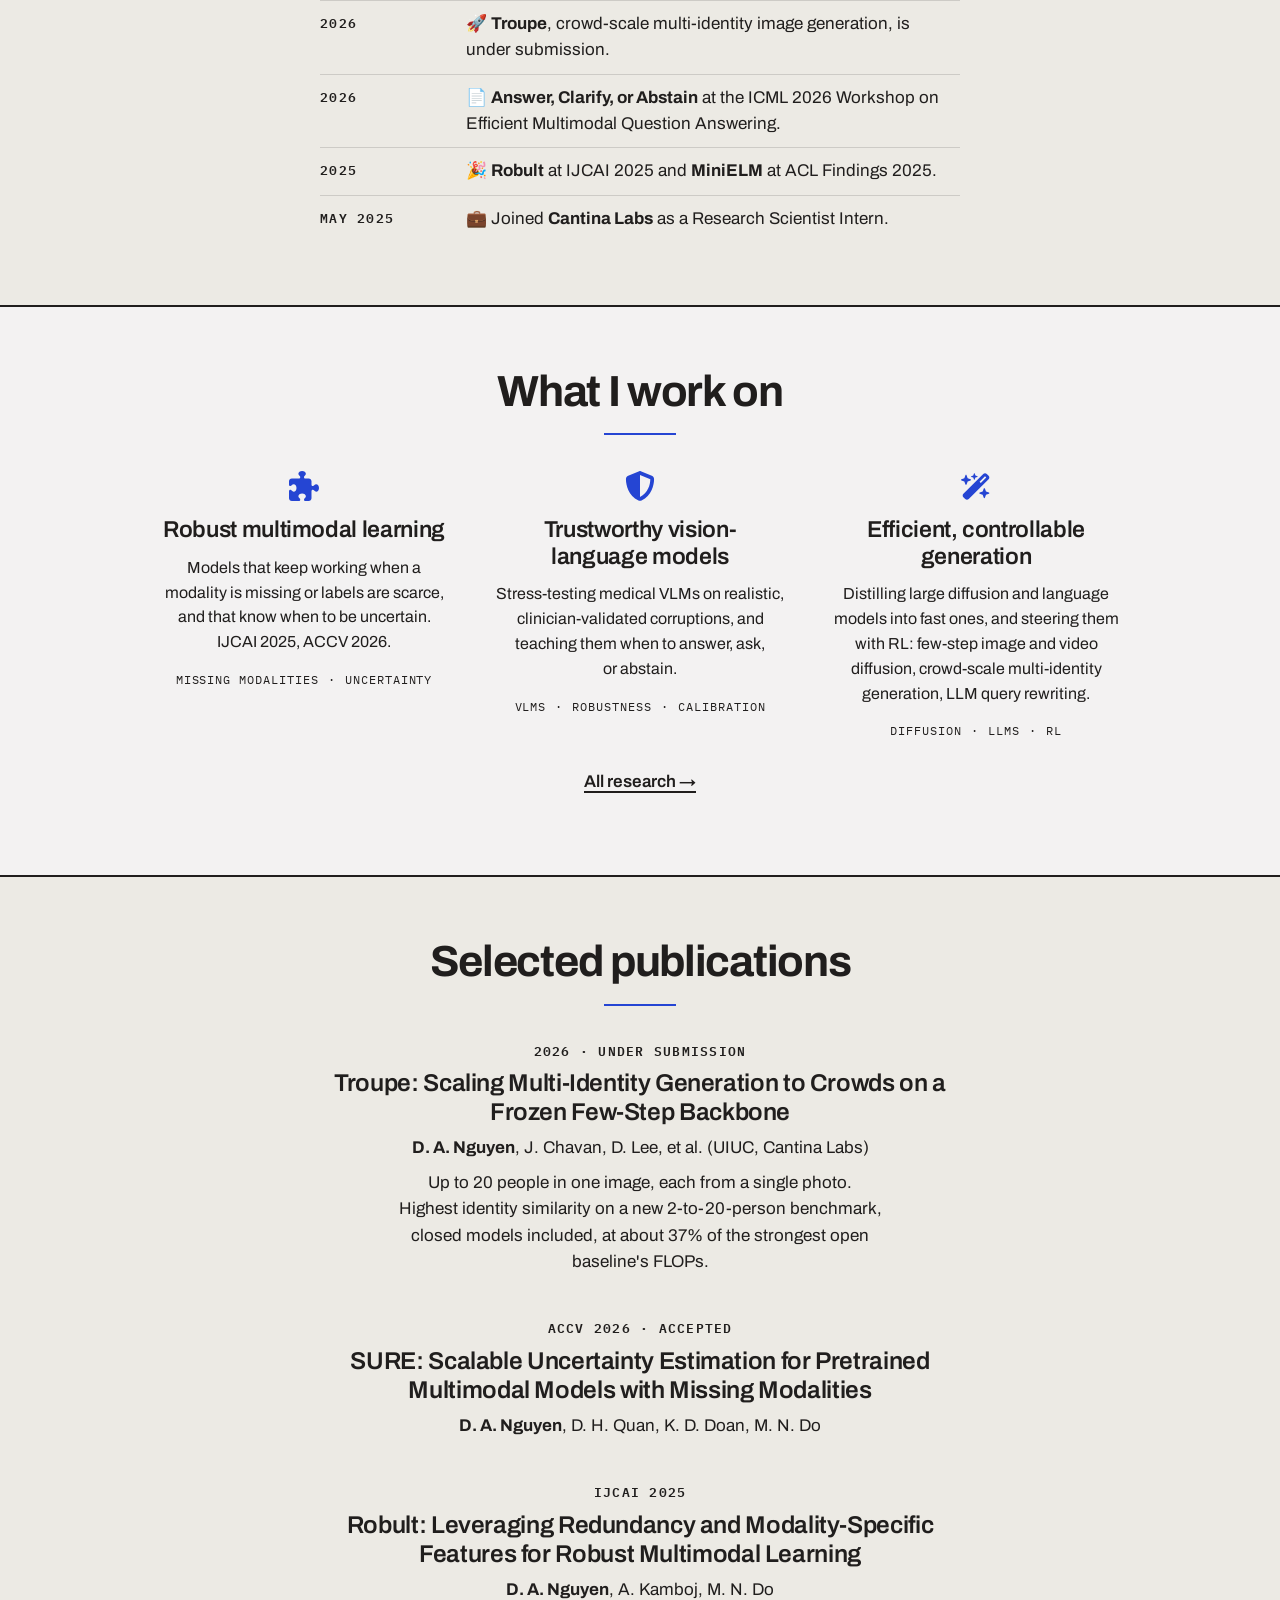
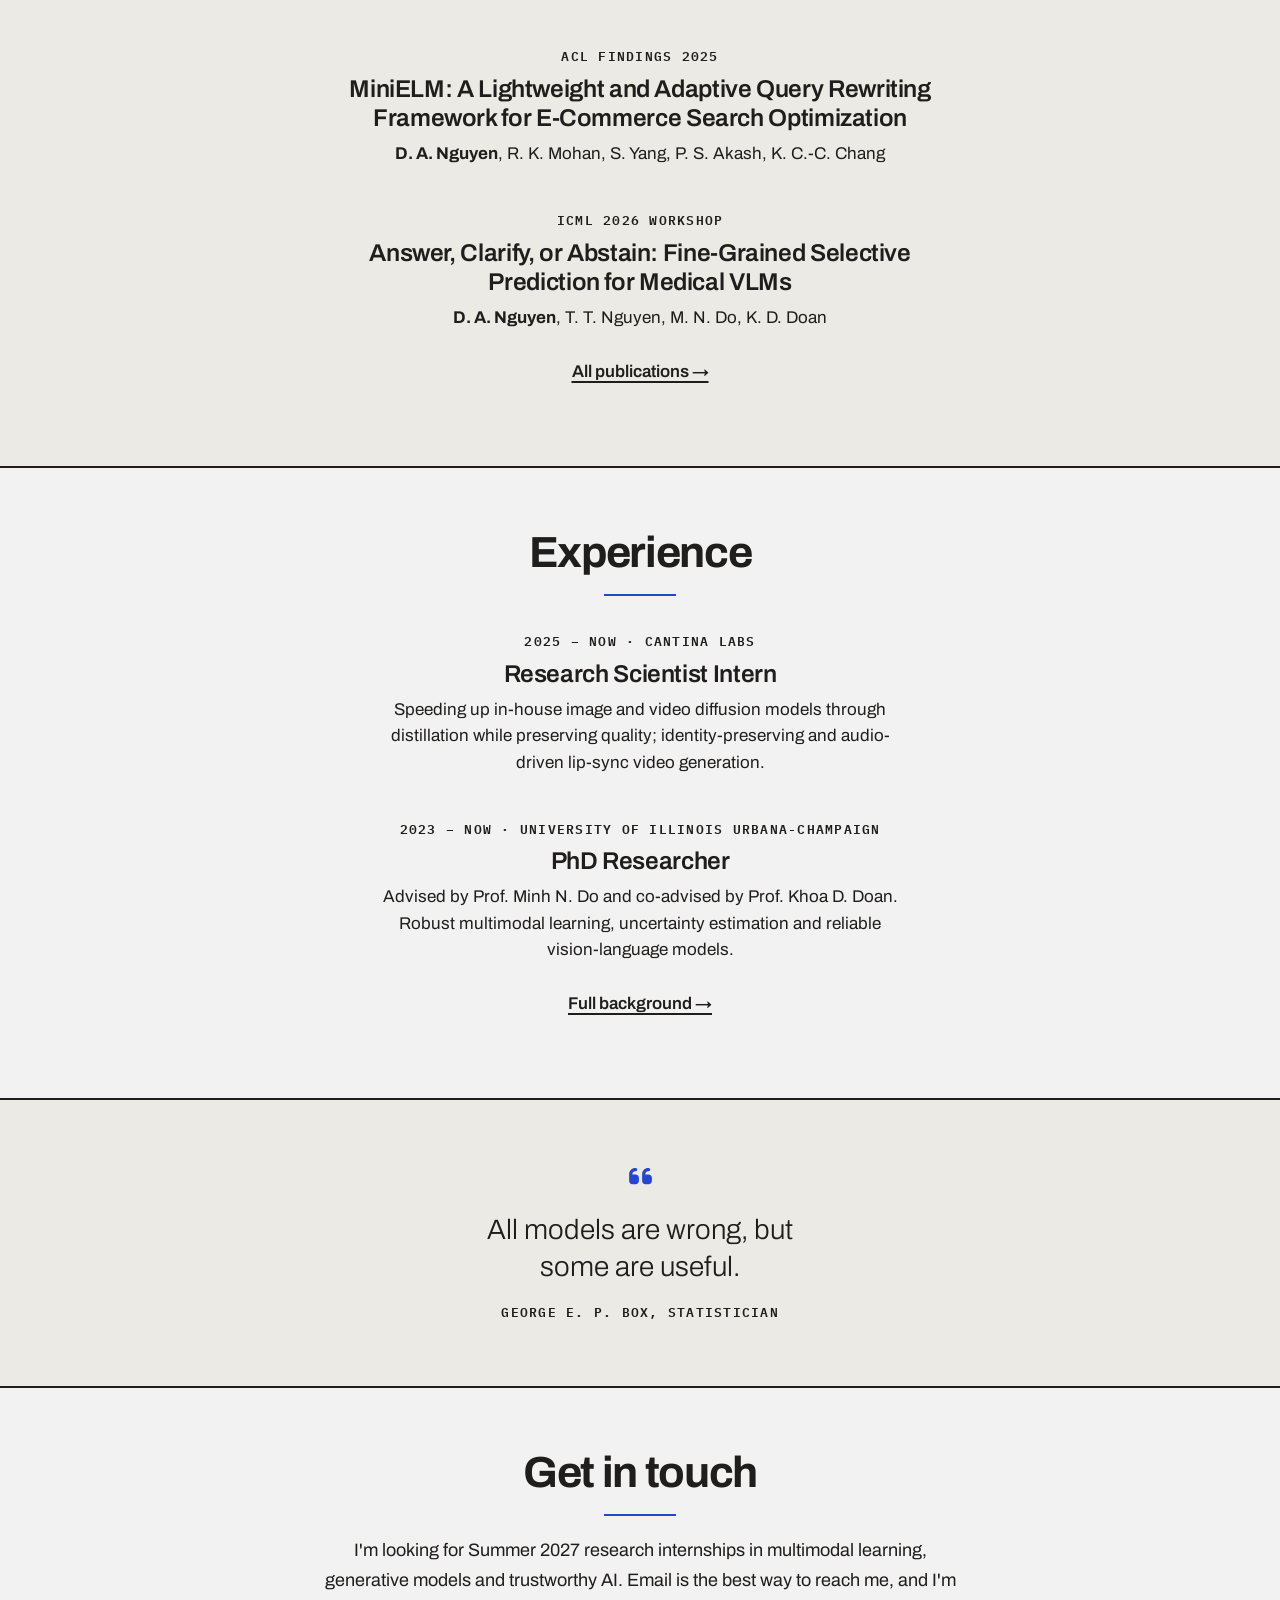
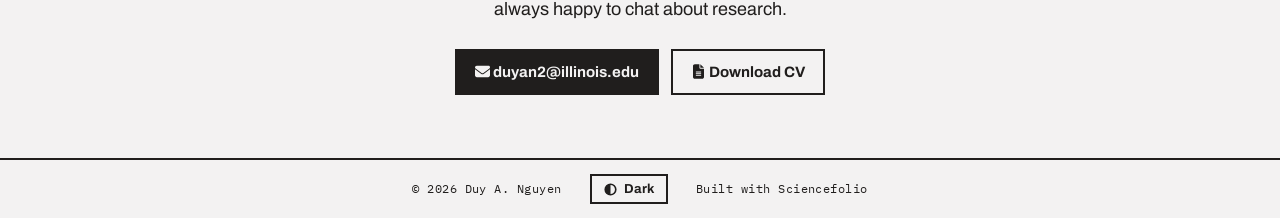
==== commit e8cebaef: "Redesign site with the Sciencefolio theme Replace the HTML5 UP Dimension theme with Sciencefolio (fo" ====
--- a/index.html
+++ b/index.html
@@ -1,177 +1,200 @@
-<!DOCTYPE HTML>
-<!--
-	Dimension by HTML5 UP
-	html5up.net | @ajlkn
-	Free for personal and commercial use under the CCA 3.0 license (html5up.net/license)
--->
-<html>
-	<head>
-		<title>Duy A. Nguyen | Personal Website</title>
-		<meta charset="utf-8" />
-		<meta name="viewport" content="width=device-width, initial-scale=1, user-scalable=no" />
-		<link rel="stylesheet" href="assets/css/main.css" />
-		<link rel="icon" type="image/jpg" href="/assets/imgs/duy_ava.jpeg">
-		<noscript><link rel="stylesheet" href="assets/css/noscript.css" /></noscript>
-	</head>
-	<body class="is-preload">
-
-		<!-- Wrapper -->
-			<div id="wrapper">
-
-				<!-- Header -->
-					<header id="header">
-						<div class="logo" style="background-image: url('assets/imgs/duy.jpg'); background-position: center; background-size: cover;">
-						</div>
-						<div class="content">
-							<div class="inner">
-								<h1>Duy A. Nguyen</h1>
-								<p>
-									PhD Student - Computer Science - UIUC <br> 
-									Machine Learning - Deep Learning - Multimodal Learning <br>
-								</p>
-							</div>
-						</div>
-						<nav>
-							<ul>
-								<li><a href="#education">Biography</a></li>
-								<li><a href="#experience">Experience</a></li>
-								<li><a href="#award">Honours and Awards</a></li>
-								<li><a href="#publication">Publications</a></li>
-								<li><a href="#contact">Contact</a></li>
-							</ul>
-						</nav>
-					</header>
-
-				<!-- Main -->
-					<div id="main">
-
-						<!-- Intro -->
-							<article id="education">
-								<h2 class="major">Biography</h2>
-								<span class="image main"><img src="images/education.png" alt="" /></span>
-								<p> 
-									I’m Duy Nguyen, currently a PhD candidate in Computer Science at the University of Illinois Urbana-Champaign. I'm working under the supervision of Professor <a href="https://minhdo.ece.illinois.edu/">Minh N. Do</a>. 
-									My current research focuses on <b>multimodal learning</b> and <b>representation learning</b>. Recently, I've been diving into ways to handle <b>extreme cases in multimodal systems</b>, where data might be incomplete or inconsistent. It's a fascinating challenge to make models more trustworthy, even when they're working with less-than-perfect data. I work a lot with <b>semi-supervised and self-supervised learning techniques</b> to address these issues. One of my key interests is <b>uncertainty estimation</b>, where I aim to improve both the reliability and interpretability of the models I develop.
-								</p>
-								<p> 
-									Looking ahead, I’m shifting my focus to <b>Large Multimodal Models (LMMs)</b>. My main goal is to enhance their efficiency and reliability while still keeping accuracy high. Rather than developing entirely new large language models, I want to create <b>plug-in techniques</b> — essentially tools that can be easily integrated with existing LLMs. This way, I can help improve their performance in a more scalable and practical way.
-								</p>
-								<p>
-									I've also been fortunate to publish in several venues like ICDM, EAAI, Scientific Reports and PLOS ONE. My past projects have covered a range of topics, from time series prediction and sensor calibration to healthcare AI applications. I’ve worked extensively with technologies like graph neural networks, attention mechanisms, and ensemble learning, and I'm always excited to explore new challenges in AI and machine learning!
-								</p>
-								<p>
-									I was born in Hanoi, Vietnam, and grew up here. 
-									I got my Bachelor (Engineer) degree in Information & Communication Technology (ICT) from School of Information And Communication Technology, Hanoi University of Science and Technology, Vietnam.
-									<!-- My undergrad research thesis is about detecting pills in medical captures, with the support of information from prescriptions under Graph representation (You can find it <a href="assets/files/[20184249][NguyenAnhDuy][Thesis_NguyenAnhDuy_KGPNet_A_Knowledge_Graph_based_framework_for_Pill_detection].pdf">here</a> if interested).  -->
-								</p>
-								<p>I am eager to learn, and I am very open to new collaborations.
-									Please <a href="#contact">drop me a message</a> if you are interested in a collaboration, or just want to reach out.
-									Here is my <a href="assets/files/NguyenAnhDuy_CV.pdf">CV</a> for more details.
-								</p>
-							</article>
-
-						<!-- Work -->
-							<article id="experience">
-								<h2 class="major">Experience</h2>
-								<span class="image main"><img src="images/experience.png" alt=""/></span>
-								<p>
-									Before entering UIUC, I spent a gap year working at a Smart Health Center, founded under the cooporation of Vin University and University of Illinois Urbana - Champaign. My work here involve developing ML/DL frameworks for time series, multimodal data, with major appication to Healthcare domain.
-								</p>
-								<p>
-									During my undergrad, from 2020 to 2022, I worked in Naver-SoICT laboratory, Hanoi University of Science and Technology; before spending two last months of 2022 to do an internship at Japanese National Institute of Advanced Industrial Science and Technology (AIST). 
-									My works there centered around two projects: the first was about air quality monitoring and forecasting with actual sensor devices, 
-									the second was about personal health monitoring with actual mobile application and deep learning-driven tools.
-								</p>
-							</article>
-
-						<!-- About -->
-							<article id="award">
-								<h2 class="major">Honours and Awards</h2>
-								<span class="image main"><img src="images/honor.png" alt="" /></span>
-								<p>Below are some awards I received, more details can be found in my <a href="assets/files/NguyenAnhDuy_CV.pdf">CV</a>:</p>
-								<ul>
-									<li><b>The second prize in the National Science and Technology Awards for Students in Higher Education
-										Institutions 2022</b>: Winning the second prize with the paper entitled “Joint Optimization of Charging Location and Time
-										for Network Lifetime Extension in WRSNs.”</li>
-									<li><b>Top 5 AI Solutions in AI Awards 2022</b>: Being one of 5 best AI solutions in AI Awards 2022 - Vietnam AI Day 2022,
-										held by VNExpress newspaper in colabration with AI4VN organization with solution: “VAIPE: Protective healthcare
-										monitoring and supporting system for Vietnamese”</li>
-									<li><b>The first prize in SoICT-IBM-Hackathon 2021</b>: Winning the first prize in Call For Code Track of
-										SoICT-IBM-Hackathon 2021 with the project entitled “A platform for forecasting floods based on sensor system, applying deep
-										neural network.”</li>
-								</ul>
-							</article>
-						
-							<!-- Publications -->
-							<article id="publication">
-								<h2 class="major">Publications</h2>
-								<span class="image main"><img src="images/publication.png" alt="" /></span>
-								<p>Below are some of my publications, more details can be found in my <a href="assets/files/NguyenAnhDuy_CV.pdf">CV</a>:</p>
-								<ul>
-									<li><b>Improving Time Series Encoding with Noise-Aware Self-Supervised Learning and an Efficient Encoder</b>: Duy A. Nguyen, Trang H. Tran, 
-										Hieu H. Pham, Phi Le Nguyen, Lam M. Nguyen. International Conference on Data Mining (ICDM), 2024.</li>
-									<li><b>GAMMA: A universal model for calibrating sensory data of multiple low-cost air monitoring devices</b>: Duy A. Nguyen, Thu Hang Phung, Thuy Dung Nguyen, Huy Hieu Pham, Kien Nguyen, Phi Le Nguyen. EAAI 2024</li>
-									<li><b>High accurate and explainable multi-pill detection framework with graph neural network-assisted multimodal data fusion</b>: Duy A. Nguyen, Huy Hieu Pham, Huynh Thanh Trung, Quoc Viet Hung Nguyen, Thao Nguyen Truong, Phi Le Nguyen. PLOS ONE 2023.</li>
-									<li><b>Attentional Ensemble Model for Accurate Discharge and Water Level Prediction with Training Data Enhancement</b>: Duy A. Nguyen, Duc Viet Hoang, Thuy Dung Nguyen, Viet Hung Vu, Kien Nguyen, Phi Le Nguyen, Yusheng Ji. EAAI 2023.</li>
-									<li><b>Accurate Discharge and Water Level Forecasting Using Ensemble Learning with Genetic Algorithm and Singular Spectrum Analysis-based Denoising</b>: Duy A. Nguyen, Phi Le Nguyen, Viet Hung Vu, Quoc Viet Pham, Viet Huy Nguyen,
-										Minh Hieu Nguyen, Thanh Hung Nguyen, Kien Nguyen. Nature Scientific Reports 2022.</li>
-								</ul>
-							</article>
-
-						<!-- Contact -->
-							<article id="contact">
-								<h2 class="major">Contact</h2>
-								<form method="post" action="https://formspree.io/f/xnqrpdzg">
-									<div class="fields">
-										<div class="field half">
-											<label for="name">Name</label>
-											<input type="text" name="name" id="name" />
-										</div>
-										<div class="field half">
-											<label for="email">Email</label>
-											<input type="text" name="email" id="email" />
-										</div>
-										<div class="field">
-											<label for="message">Message</label>
-											<textarea name="message" id="message" rows="4"></textarea>
-										</div>
-									</div>
-									<ul class="actions">
-										<li><input type="submit" value="Send Message" class="primary" /></li>
-										<li><input type="reset" value="Reset" /></li>
-									</ul>
-								</form>
-								<ul class="icons">
-									<li><a href="https://www.linkedin.com/in/duy-nguyen-31b5791b1/" class="icon brands fa-linkedin" target="_blank"><span class="label">LinkedIn</span></a></li>
-									<li><a href="https://github.com/anhduy0911" class="icon brands fa-github" target="_blank"><span class="label">GitHub</span></a></li>
-									<li><a href="https://scholar.google.com/citations?user=-NRwc8EAAAAJ&hl=en" class="icon brands fa-google" target="_blank"><span class="label">Google Scholar</span></a></li>
-								</ul>
-							</article>
-					</div>
-
-				<!-- Footer -->
-					<footer id="footer">
-						<p class="copyright">&copy; duyan2@illinois.edu</p>
-						<p class="copyright">&copy; anhduy0911@gmail.com</p>
-						<br>
-						<ul class="icons">
-							<li><a href="https://www.linkedin.com/in/duy-nguyen-31b5791b1/" class="icon brands fa-linkedin" target="_blank"><span class="label">LinkedIn</span></a></li>
-							<li><a href="https://github.com/anhduy0911" class="icon brands fa-github" target="_blank"><span class="label">GitHub</span></a></li>
-							<li><a href="https://scholar.google.com/citations?user=-NRwc8EAAAAJ&hl=en" class="icon brands fa-google" target="_blank"><span class="label">Google Scholar</span></a></li>
-						</ul>
-					</footer>
-					
-			</div>
-
-		<!-- BG -->
-			<div id="bg"></div>
-
-		<!-- Scripts -->
-			<script src="assets/js/jquery.min.js"></script>
-			<script src="assets/js/browser.min.js"></script>
-			<script src="assets/js/breakpoints.min.js"></script>
-			<script src="assets/js/util.js"></script>
-			<script src="assets/js/main.js"></script>
-
-	</body>
-</html>
+<!doctype html>
+<!-- Type pack (grotesk or serif) is set once, in js/theme.js. -->
+<html lang="en">
+<head>
+<meta charset="utf-8">
+<meta name="viewport" content="width=device-width, initial-scale=1">
+<title>Duy A. Nguyen · Multimodal &amp; Generative AI</title>
+<meta name="description" content="Duy A. Nguyen, PhD student in Computer Science at UIUC, working on robust multimodal learning, trustworthy vision-language models and efficient generative models. Seeking Summer 2027 research internships.">
+<link rel="icon" href="images/favicon.svg" type="image/svg+xml">
+<link rel="preconnect" href="https://fonts.googleapis.com">
+<link rel="preconnect" href="https://fonts.gstatic.com" crossorigin>
+<link rel="stylesheet" href="https://fonts.googleapis.com/css2?family=Archivo:wght@300;400;600;700;800&family=IBM+Plex+Mono:wght@400;600&display=swap">
+<link rel="stylesheet" href="css/tokens.css">
+<link rel="stylesheet" href="css/site.css">
+<script src="js/theme.js"></script>
+</head>
+<body>
+
+<nav class="nav" aria-label="Main">
+  <a href="about.html">About</a>
+  <a href="research.html">Research</a>
+  <a href="work.html">Publications</a>
+</nav>
+
+<main>
+  <!-- ============ HERO ============ -->
+  <header class="hero">
+    <figure class="portrait"><img src="images/portrait.jpg" alt="Portrait of Duy A. Nguyen" width="300" height="300"></figure>
+    <h1>Duy A. Nguyen</h1>
+    <p class="kicker">PhD Student · Computer Science · UIUC</p>
+    <hr class="short-rule">
+    <p class="statement">I build multimodal and generative models that <strong>stay reliable under real-world conditions</strong>: missing inputs, corrupted data, crowded scenes.</p>
+    <ul class="profile-links">
+      <li><a href="https://scholar.google.com/citations?user=-NRwc8EAAAAJ&amp;hl=en"><span class="ic ic-scholar" aria-hidden="true"></span>Scholar</a></li>
+      <li><a href="https://github.com/anhduy0911"><span class="ic ic-github" aria-hidden="true"></span>GitHub</a></li>
+      <li><a href="https://www.linkedin.com/in/duy-nguyen-31b5791b1/"><span class="ic ic-linkedin" aria-hidden="true"></span>LinkedIn</a></li>
+      <li><a href="mailto:duyan2@illinois.edu"><span class="ic ic-email" aria-hidden="true"></span>Email</a></li>
+      <li><a href="files/cv.pdf"><span class="ic ic-cv" aria-hidden="true"></span>CV</a></li>
+    </ul>
+    <p class="kicker">Seeking Summer 2027 research internships</p>
+  </header>
+
+  <!-- ============ HELLO ============ -->
+  <section class="section" aria-labelledby="hello-h">
+    <div class="wrap">
+      <div class="section-head">
+        <h2 id="hello-h">Hi, I'm Duy! <span aria-hidden="true">👋</span></h2>
+        <hr class="short-rule">
+      </div>
+      <div class="prose">
+        <p>I'm a third-year PhD student in Computer Science at the University of Illinois Urbana-Champaign, advised by Prof. <a href="https://minhdo.ece.illinois.edu/">Minh N. Do</a> and co-advised by Prof. <a href="https://mail-research.com/">Khoa D. Doan</a> (VinUniversity).</p>
+        <p>I grew up in Hanoi, where one of my first research projects was forecasting river levels from noisy sensor data. It left me with a question I keep coming back to: <em>what happens to a model when the data stops being clean?</em> Today I chase it in multimodal models that survive missing inputs, in medical VLMs that know when not to answer, and in image generators that try to keep every person recognizable, even in a crowd of 20.</p>
+        <p>I love the full loop of research: a fresh idea, the experiments that prove it wrong, and the day it finally works. If that sounds like your team, let's talk!</p>
+      </div>
+    </div>
+  </section>
+
+  <!-- ============ NEWS ============ -->
+  <section class="section tint" aria-labelledby="news-h">
+    <div class="wrap">
+      <div class="section-head">
+        <h2 id="news-h">News</h2>
+        <hr class="short-rule">
+      </div>
+      <ul class="news">
+        <li><span class="news-date">2026</span><span><span aria-hidden="true">🎉</span> <strong>SURE</strong> accepted at <strong>ACCV 2026</strong>. See you in Osaka!</span></li>
+        <li><span class="news-date">2026</span><span><span aria-hidden="true">🚀</span> <strong>Troupe</strong>, crowd-scale multi-identity image generation, is under submission.</span></li>
+        <li><span class="news-date">2026</span><span><span aria-hidden="true">📄</span> <strong>Answer, Clarify, or Abstain</strong> at the ICML 2026 Workshop on Efficient Multimodal Question Answering.</span></li>
+        <li><span class="news-date">2025</span><span><span aria-hidden="true">🎉</span> <strong>Robult</strong> at IJCAI 2025 and <strong>MiniELM</strong> at ACL Findings 2025.</span></li>
+        <li><span class="news-date">May 2025</span><span><span aria-hidden="true">💼</span> Joined <strong>Cantina Labs</strong> as a Research Scientist Intern.</span></li>
+      </ul>
+    </div>
+  </section>
+
+  <!-- ============ WHAT I WORK ON ============ -->
+  <section class="section" aria-labelledby="work-h">
+    <div class="wrap">
+      <div class="section-head">
+        <h2 id="work-h">What I work on</h2>
+        <hr class="short-rule">
+      </div>
+      <div class="cols3">
+        <article class="col">
+          <span class="ic ic-puzzle col-icon" aria-hidden="true"></span>
+          <h3>Robust multimodal learning</h3>
+          <p>Models that keep working when a modality is missing or labels are scarce, and that know when to be uncertain. IJCAI&nbsp;2025, ACCV&nbsp;2026.</p>
+          <div class="tags"><span class="tag">Missing modalities</span><span class="tag">Uncertainty</span></div>
+        </article>
+        <article class="col">
+          <span class="ic ic-shield col-icon" aria-hidden="true"></span>
+          <h3>Trustworthy vision-language models</h3>
+          <p>Stress-testing medical VLMs on realistic, clinician-validated corruptions, and teaching them when to answer, ask, or abstain.</p>
+          <div class="tags"><span class="tag">VLMs</span><span class="tag">Robustness</span><span class="tag">Calibration</span></div>
+        </article>
+        <article class="col">
+          <span class="ic ic-wand col-icon" aria-hidden="true"></span>
+          <h3>Efficient, controllable generation</h3>
+          <p>Distilling large diffusion and language models into fast ones, and steering them with RL: few-step image and video diffusion, crowd-scale multi-identity generation, LLM query rewriting.</p>
+          <div class="tags"><span class="tag">Diffusion</span><span class="tag">LLMs</span><span class="tag">RL</span></div>
+        </article>
+      </div>
+      <p class="more"><a href="research.html">All research →</a></p>
+    </div>
+  </section>
+
+  <!-- ============ SELECTED PUBLICATIONS ============ -->
+  <section class="section tint" aria-labelledby="sel-h">
+    <div class="wrap">
+      <div class="section-head">
+        <h2 id="sel-h">Selected publications</h2>
+        <hr class="short-rule">
+      </div>
+      <div class="entries">
+        <article class="entry">
+          <p class="when">2026 · Under submission</p>
+          <h3><a href="research.html">Troupe: Scaling Multi-Identity Generation to Crowds on a Frozen Few-Step Backbone</a></h3>
+          <p><strong>D. A. Nguyen</strong>, J. Chavan, D. Lee, et al. (UIUC, Cantina Labs)</p>
+          <p>Up to 20 people in one image, each from a single photo. Highest identity similarity on a new 2-to-20-person benchmark, closed models included, at about 37% of the strongest open baseline's FLOPs.</p>
+        </article>
+        <article class="entry">
+          <p class="when">ACCV 2026 · Accepted</p>
+          <h3><a href="work.html">SURE: Scalable Uncertainty Estimation for Pretrained Multimodal Models with Missing Modalities</a></h3>
+          <p><strong>D. A. Nguyen</strong>, D. H. Quan, K. D. Doan, M. N. Do</p>
+        </article>
+        <article class="entry">
+          <p class="when">IJCAI 2025</p>
+          <h3><a href="https://www.ijcai.org/proceedings/2025/666">Robult: Leveraging Redundancy and Modality-Specific Features for Robust Multimodal Learning</a></h3>
+          <p><strong>D. A. Nguyen</strong>, A. Kamboj, M. N. Do</p>
+        </article>
+        <article class="entry">
+          <p class="when">ACL Findings 2025</p>
+          <h3><a href="https://aclanthology.org/2025.findings-acl.363">MiniELM: A Lightweight and Adaptive Query Rewriting Framework for E-Commerce Search Optimization</a></h3>
+          <p><strong>D. A. Nguyen</strong>, R. K. Mohan, S. Yang, P. S. Akash, K. C.-C. Chang</p>
+        </article>
+        <article class="entry">
+          <p class="when">ICML 2026 Workshop</p>
+          <h3><a href="work.html">Answer, Clarify, or Abstain: Fine-Grained Selective Prediction for Medical VLMs</a></h3>
+          <p><strong>D. A. Nguyen</strong>, T. T. Nguyen, M. N. Do, K. D. Doan</p>
+        </article>
+      </div>
+      <p class="more"><a href="work.html">All publications →</a></p>
+    </div>
+  </section>
+
+  <!-- ============ EXPERIENCE ============ -->
+  <section class="section" aria-labelledby="exp-h">
+    <div class="wrap">
+      <div class="section-head">
+        <h2 id="exp-h">Experience</h2>
+        <hr class="short-rule">
+      </div>
+      <div class="entries">
+        <article class="entry">
+          <p class="when">2025 – now · Cantina Labs</p>
+          <h3>Research Scientist Intern</h3>
+          <p>Speeding up in-house image and video diffusion models through distillation while preserving quality; identity-preserving and audio-driven lip-sync video generation.</p>
+        </article>
+        <article class="entry">
+          <p class="when">2023 – now · University of Illinois Urbana-Champaign</p>
+          <h3>PhD Researcher</h3>
+          <p>Advised by Prof. Minh N. Do and co-advised by Prof. Khoa D. Doan. Robust multimodal learning, uncertainty estimation and reliable vision-language models.</p>
+        </article>
+      </div>
+      <p class="more"><a href="about.html">Full background →</a></p>
+    </div>
+  </section>
+
+  <!-- ============ QUOTE ============ -->
+  <section class="section tint" aria-label="A quote I like">
+    <figure class="quote">
+      <span class="ic ic-quote" aria-hidden="true"></span>
+      <blockquote><p>All models are wrong, but some are useful.</p></blockquote>
+      <figcaption><cite>George E. P. Box, statistician</cite></figcaption>
+    </figure>
+  </section>
+
+  <!-- ============ CONTACT ============ -->
+  <section class="section" id="contact" aria-labelledby="contact-h">
+    <div class="wrap" style="text-align:center">
+      <div class="section-head" style="margin-bottom:20px">
+        <h2 id="contact-h">Get in touch</h2>
+        <hr class="short-rule">
+      </div>
+      <p class="prose">I'm looking for Summer 2027 research internships in multimodal learning, generative models and trustworthy AI. Email is the best way to reach me, and I'm always happy to chat about research.</p>
+      <div class="btn-row">
+        <a class="btn" href="mailto:duyan2@illinois.edu"><span class="ic ic-email" aria-hidden="true"></span> duyan2@illinois.edu</a>
+        <a class="btn btn-line" href="files/cv.pdf"><span class="ic ic-cv" aria-hidden="true"></span> Download CV</a>
+      </div>
+    </div>
+  </section>
+</main>
+
+<footer class="foot">
+  <a href="index.html">© 2026 Duy A. Nguyen</a>
+  <button type="button" class="toggle" data-theme-toggle aria-pressed="false"><svg viewBox="0 0 16 16" width="13" height="13" aria-hidden="true"><circle cx="8" cy="8" r="6.5" fill="none" stroke="currentColor" stroke-width="2"/><path d="M8 1.5a6.5 6.5 0 0 0 0 13z" fill="currentColor"/></svg><span data-theme-label>Dark</span></button>
+  <a href="https://github.com/tuannguyen8390/sciencefolio" rel="noopener">Built with Sciencefolio</a>
+</footer>
+
+</body>
+</html>
--- a/css/tokens.css
+++ b/css/tokens.css
@@ -0,0 +1,76 @@
+/* ==========================================================================
+   SCIENCEFOLIO — tokens.css
+   The only file most people need to edit. Three decisions:
+   1) TYPE PACK   → set PACK in js/theme.js ('grotesk' default, or 'serif')
+   2) ACCENT      → uncomment one line below (or write your own hex)
+   3) COLORS      → paper / ink, if you want a different neutral
+   ========================================================================== */
+
+:root {
+  /* ---- neutrals ------------------------------------------------------- */
+  --paper: #f3f2f2;
+  --ink: #201e1d;
+  --surface: #eceae4;
+
+  /* ---- 2) ACCENT ------------------------------------------------------
+     Ships as plain ink: no color, no shared brand. Pick one (light + dark
+     values; the dark one needs to be lighter so it stays readable).        */
+  --accent-light: #2545d3;
+  --accent-dark: #8aa2ff;
+  /* --accent-light: #201e1d;  --accent-dark: #f3f2f2;   plain ink */
+  /* --accent-light: #2545d3;  --accent-dark: #8aa2ff;   cobalt  */
+  /* --accent-light: #1e6f50;  --accent-dark: #6fd1a8;   forest  */
+  /* --accent-light: #b4552d;  --accent-dark: #f0a07c;   rust    */
+  /* --accent-light: #6d28d9;  --accent-dark: #b99bff;   violet  */
+  --accent: var(--accent-light);
+
+  /* ---- 1) TYPE PACK 01 · GROTESK (default, STEM) ---------------------- */
+  --font-display: 'Archivo', system-ui, sans-serif;
+  --font-body: 'Archivo', system-ui, sans-serif;
+  --font-label: 'IBM Plex Mono', ui-monospace, monospace;
+  --font-statement: var(--font-body);
+  --display-weight: 800;      /* name and page titles */
+  --display-tracking: -0.04em;
+  --display-leading: 0.95;
+  --head-weight: 700;         /* section headings */
+  --head-tracking: -0.03em;
+  --title-weight: 600;        /* entry, column and chapter titles */
+  --title-tracking: -0.015em;
+  --emph-weight: 700;
+  --emph-style: normal;
+  --label-transform: none;
+  --label-tracking: 0.04em;
+
+  /* ---- layout --------------------------------------------------------- */
+  --rule: 2px solid var(--ink);
+  --edge: clamp(20px, 5vw, 56px);
+  --wide: 960px;
+  --measure: 64ch;
+}
+
+/* ---- 1) TYPE PACK 02 · SERIF (social science & humanities) -------------
+   Activate by setting PACK = 'serif' in js/theme.js                       */
+html[data-pack="serif"] {
+  --font-display: 'Fraunces', Georgia, serif;
+  --font-statement: 'Fraunces', Georgia, serif;
+  --font-label: 'Archivo', system-ui, sans-serif;
+  --display-weight: 600;
+  --display-tracking: -0.015em;
+  --display-leading: 1;
+  --head-weight: 600;
+  --head-tracking: -0.015em;
+  --title-weight: 500;
+  --title-tracking: -0.005em;
+  --emph-weight: 600;
+  --emph-style: italic;
+  --label-transform: uppercase;
+  --label-tracking: 0.1em;
+}
+
+/* ---- dark mode (toggle in the footer) ---------------------------------- */
+html[data-theme="dark"] {
+  --paper: #141312;
+  --ink: #f3f2f2;
+  --surface: #1d1b19;
+  --accent: var(--accent-dark);
+}
--- a/css/site.css
+++ b/css/site.css
@@ -0,0 +1,382 @@
+/* ==========================================================================
+   SCIENCEFOLIO — site.css
+   Structure and components. Everything reads from tokens.css — you should
+   rarely need to touch this file.
+   ========================================================================== */
+
+*, *::before, *::after { box-sizing: border-box; }
+html { -webkit-text-size-adjust: 100%; }
+body {
+  margin: 0;
+  min-height: 100vh;
+  display: flex;
+  flex-direction: column;
+  background: var(--paper);
+  color: var(--ink);
+  font-family: var(--font-body);
+  font-size: 17px;
+  line-height: 1.55;
+  text-wrap: pretty;
+}
+main { flex: 1; }
+a { color: var(--ink); text-underline-offset: 4px; text-decoration-thickness: 2px; }
+a:hover { color: var(--accent); }
+:focus-visible { outline: 2px solid var(--accent); outline-offset: 3px; }
+::selection { background: var(--ink); color: var(--paper); }
+img { max-width: 100%; display: block; }
+
+/* ---- nav ---------------------------------------------------------------- */
+.nav {
+  border-bottom: var(--rule);
+  display: flex;
+  justify-content: center;
+  flex-wrap: wrap;
+  gap: 12px 30px;
+  padding: 16px var(--edge);
+  font-size: 14px;
+  font-weight: 600;
+}
+.nav a { text-decoration: none; padding: 4px 0; border-bottom: 2px solid transparent; }
+.nav a:hover, .nav a[aria-current="page"] { border-bottom-color: var(--accent); }
+.nav a.nav-name {
+  flex-basis: 100%;
+  text-align: center;
+  border-bottom: 0;
+  padding: 0;
+  font-family: var(--font-display);
+  font-weight: var(--head-weight);
+  font-size: 17px;
+  letter-spacing: var(--head-tracking);
+}
+.nav a.nav-name:hover { color: var(--accent); }
+
+/* ---- hero --------------------------------------------------------------- */
+.hero {
+  display: flex;
+  flex-direction: column;
+  align-items: center;
+  text-align: center;
+  padding: clamp(48px, 9vh, 96px) var(--edge) clamp(56px, 10vh, 104px);
+}
+.portrait { width: 152px; height: 152px; margin: 0; border: var(--rule); }
+.portrait img { width: 100%; height: 100%; object-fit: cover; }
+.hero h1 {
+  font-family: var(--font-display);
+  font-weight: var(--display-weight);
+  font-size: clamp(40px, 6vw, 84px);
+  line-height: var(--display-leading);
+  letter-spacing: var(--display-tracking);
+  margin: 28px 0 0;
+}
+.kicker {
+  font-family: var(--font-label);
+  font-size: 13px;
+  font-weight: 600;
+  letter-spacing: 0.12em;
+  text-transform: uppercase;
+  margin: 14px 0 0;
+}
+.short-rule { width: 72px; border: 0; border-top: 2px solid var(--accent); margin: 28px auto; }
+.statement {
+  font-family: var(--font-statement);
+  font-weight: 300;
+  font-size: clamp(19px, 2vw, 26px);
+  line-height: 1.4;
+  max-width: 36ch;
+  margin: 0;
+}
+.statement strong { font-weight: var(--emph-weight); font-style: var(--emph-style); color: var(--accent); }
+.profile-links {
+  display: flex;
+  flex-wrap: wrap;
+  justify-content: center;
+  gap: 8px 24px;
+  margin: 28px 0 0;
+  padding: 0;
+  list-style: none;
+  font-family: var(--font-label);
+  font-size: 13px;
+  font-weight: 600;
+  letter-spacing: var(--label-tracking);
+  text-transform: var(--label-transform);
+}
+
+/* ---- page head (inner pages) -------------------------------------------- */
+.page-head { text-align: center; padding: clamp(48px, 8vh, 88px) var(--edge) 12px; }
+.page-head h1 {
+  font-family: var(--font-display);
+  font-weight: var(--display-weight);
+  font-size: clamp(40px, 6vw, 72px);
+  line-height: var(--display-leading);
+  letter-spacing: var(--display-tracking);
+  margin: 0;
+}
+.page-head > .short-rule:last-child { margin-bottom: 4px; }
+.page-head p { max-width: 52ch; margin: 18px auto 0; font-size: 19px; }
+
+/* ---- sections ----------------------------------------------------------- */
+.section { padding: clamp(44px, 7vh, 80px) var(--edge); border-top: var(--rule); }
+.section.flush-top { border-top: 0; padding-top: clamp(28px, 4vh, 44px); }
+.section.tint { background: var(--surface); }
+.wrap { max-width: var(--wide); margin: 0 auto; }
+.section-head { text-align: center; margin-bottom: 36px; }
+.section-head h2 {
+  font-family: var(--font-display);
+  font-weight: var(--head-weight);
+  font-size: clamp(28px, 3.4vw, 44px);
+  line-height: 1;
+  letter-spacing: var(--head-tracking);
+  margin: 0;
+}
+.section-head .short-rule { margin: 20px auto 0; }
+.more { text-align: center; margin-top: 28px; font-weight: 600; }
+.prose { max-width: var(--measure); margin: 0 auto; font-size: 18px; line-height: 1.65; }
+.prose p { margin: 0 0 1.1em; }
+
+/* ---- centered columns (home: what I work on) -------------------------- */
+.cols3 {
+  display: grid;
+  grid-template-columns: repeat(3, minmax(0, 1fr));
+  gap: 44px 48px;
+  text-align: center;
+}
+.col { display: flex; flex-direction: column; align-items: center; }
+.col h3 {
+  font-family: var(--font-display);
+  font-weight: var(--title-weight);
+  font-size: clamp(19px, 1.8vw, 23px);
+  line-height: 1.15;
+  letter-spacing: var(--title-tracking);
+  margin: 0;
+}
+.col p { margin: 12px 0 0; max-width: 32ch; font-size: 16px; }
+.col .tags { justify-content: center; margin-top: 16px; }
+
+/* ---- centered entries (selected work, education, experience) ----------- */
+.entries { max-width: var(--measure); margin: 0 auto; }
+.entry { max-width: var(--measure); margin-left: auto; margin-right: auto; text-align: center; }
+.entry:not([hidden]) ~ .entry:not([hidden]) { margin-top: 44px; }
+.entry .when {
+  font-family: var(--font-label);
+  font-size: 12.5px;
+  font-weight: 600;
+  letter-spacing: 0.1em;
+  text-transform: uppercase;
+  margin: 0 0 8px;
+}
+.entry h3 {
+  font-family: var(--font-display);
+  font-weight: var(--title-weight);
+  font-size: clamp(20px, 1.9vw, 25px);
+  line-height: 1.2;
+  letter-spacing: var(--title-tracking);
+  margin: 0;
+}
+.entry h3 a { text-decoration: none; }
+.entry h3 a:hover { text-decoration: underline; text-decoration-thickness: 2px; text-underline-offset: 5px; }
+.entry p:not(.when) { margin: 8px auto 0; max-width: 52ch; }
+
+/* ---- tags --------------------------------------------------------------- */
+/* Plain labels separated by dots. Boxes are reserved for things you can click. */
+.tags { display: flex; flex-wrap: wrap; gap: 4px 0; }
+.tag {
+  font-family: var(--font-label);
+  font-size: 12px;
+  font-weight: 400;
+  letter-spacing: 0.08em;
+  text-transform: uppercase;
+}
+.tag + .tag::before { content: "·"; margin: 0 9px; }
+
+/* ---- research chapters -------------------------------------------------- */
+.chapters { max-width: 720px; margin: 0 auto; }
+.chapter { text-align: center; }
+.chapter + .chapter { margin-top: 96px; }
+.figure { max-width: 640px; margin: 0 auto 30px; border: var(--rule); }
+/* paper diagrams have transparent/white backgrounds: keep them on white in both themes, never cropped */
+.figure img { width: 100%; height: auto; background: #fff; padding: 12px; }
+.figure figcaption {
+  border-top: var(--rule);
+  padding: 10px 14px;
+  font-family: var(--font-label);
+  font-size: 12.5px;
+  font-weight: 600;
+  letter-spacing: var(--label-tracking);
+  text-transform: var(--label-transform);
+  text-align: left;
+}
+.chapter .when {
+  font-family: var(--font-label);
+  font-size: 12.5px;
+  font-weight: 600;
+  letter-spacing: 0.1em;
+  text-transform: uppercase;
+  margin: 0 0 10px;
+}
+.chapter h2 {
+  font-family: var(--font-display);
+  font-weight: var(--head-weight);
+  font-size: clamp(26px, 3vw, 38px);
+  line-height: 1.1;
+  letter-spacing: var(--head-tracking);
+  margin: 0;
+}
+.chapter p:not(.when) { max-width: 58ch; margin: 16px auto 0; font-size: 18px; line-height: 1.6; }
+.chapter .tags { margin-top: 18px; }
+
+/* ---- buttons ------------------------------------------------------------ */
+.btn {
+  display: inline-block;
+  font-family: var(--font-body);
+  font-weight: 700;
+  font-size: 15px;
+  line-height: 1.2;
+  padding: 12px 18px;
+  border: 2px solid var(--ink);
+  background: var(--ink);
+  color: var(--paper);
+  text-decoration: none;
+  cursor: pointer;
+}
+.btn:hover { background: var(--accent); border-color: var(--accent); color: var(--paper); }
+.btn-line { background: transparent; color: var(--ink); }
+.btn-line:hover { background: var(--ink); border-color: var(--ink); color: var(--paper); }
+.btn-row { display: flex; flex-wrap: wrap; justify-content: center; gap: 12px; margin-top: 24px; }
+
+/* ---- work page ---------------------------------------------------------- */
+.filters { display: flex; flex-wrap: wrap; justify-content: center; gap: 8px; margin-bottom: 56px; }
+.filter {
+  font-family: var(--font-label);
+  font-size: 12.5px;
+  font-weight: 600;
+  letter-spacing: 0.06em;
+  text-transform: uppercase;
+  background: transparent;
+  color: var(--ink);
+  border: 2px solid var(--ink);
+  padding: 7px 14px;
+  cursor: pointer;
+}
+.filter:hover { border-color: var(--accent); color: var(--accent); }
+.filter[aria-pressed="true"] { background: var(--ink); color: var(--paper); }
+.year-group { margin-bottom: 64px; }
+.year-group:last-child { margin-bottom: 0; }
+.year {
+  font-family: var(--font-display);
+  font-weight: 300;
+  font-size: clamp(52px, 8vw, 104px);
+  line-height: 1;
+  letter-spacing: var(--display-tracking);
+  text-align: center;
+  margin: 0 0 36px;
+}
+.entry .authors strong { font-weight: 700; }
+.entry .tags, .chapter .tags { justify-content: center; margin-top: 14px; }
+.links { display: flex; flex-wrap: wrap; justify-content: center; gap: 10px; margin-top: 16px; }
+.links a {
+  font-family: var(--font-label);
+  font-size: 12px;
+  font-weight: 600;
+  letter-spacing: 0.08em;
+  text-transform: uppercase;
+  text-decoration: none;
+  border: 2px solid var(--ink);
+  padding: 5px 11px;
+}
+.links a:hover { background: var(--ink); color: var(--paper); }
+
+/* ---- footer ------------------------------------------------------------- */
+.foot {
+  border-top: var(--rule);
+  display: flex;
+  justify-content: center;
+  align-items: center;
+  flex-wrap: wrap;
+  gap: 12px 28px;
+  padding: 14px var(--edge);
+  font-family: var(--font-label);
+  font-size: 12px;
+  letter-spacing: var(--label-tracking);
+  text-transform: var(--label-transform);
+}
+.foot a { text-decoration: none; }
+.foot a:hover { text-decoration: underline; }
+.toggle {
+  font-family: var(--font-body);
+  font-size: 13px;
+  font-weight: 700;
+  letter-spacing: 0;
+  text-transform: none;
+  background: transparent;
+  color: var(--ink);
+  border: 2px solid var(--ink);
+  padding: 6px 12px;
+  cursor: pointer;
+  display: inline-flex;
+  align-items: center;
+  gap: 7px;
+}
+.toggle:hover { border-color: var(--accent); color: var(--accent); }
+
+/* ---- icons (SVG files used as masks, so they follow the text color) ----- */
+.ic {
+  display: inline-block;
+  width: 1em;
+  height: 1em;
+  vertical-align: -0.14em;
+  background: currentColor;
+  -webkit-mask: center / contain no-repeat;
+  mask: center / contain no-repeat;
+}
+.ic-scholar  { -webkit-mask-image: url("data:image/svg+xml,%3Csvg xmlns=%22http://www.w3.org/2000/svg%22 viewBox=%220 0 512 512%22%3E%3C!--! Font Awesome Free 6.5.2 by %40fontawesome - https://fontawesome.com License - https://fontawesome.com/license/free %28Icons: CC BY 4.0, Fonts: SIL OFL 1.1, Code: MIT License%29 Copyright 2024 Fonticons, Inc. --%3E%3Cpath d=%22M390.9 298.5c0 0 0 .1 .1 .1c9.2 19.4 14.4 41.1 14.4 64C405.3 445.1 338.5 512 256 512s-149.3-66.9-149.3-149.3c0-22.9 5.2-44.6 14.4-64h0c1.7-3.6 3.6-7.2 5.6-10.7c4.4-7.6 9.4-14.7 15-21.3c27.4-32.6 68.5-53.3 114.4-53.3c33.6 0 64.6 11.1 89.6 29.9c9.1 6.9 17.4 14.7 24.8 23.5c5.6 6.6 10.6 13.8 15 21.3c2 3.4 3.8 7 5.5 10.5zm26.4-18.8c-30.1-58.4-91-98.4-161.3-98.4s-131.2 40-161.3 98.4L0 202.7 256 0 512 202.7l-94.7 77.1z%22/%3E%3C/svg%3E"); mask-image: url("data:image/svg+xml,%3Csvg xmlns=%22http://www.w3.org/2000/svg%22 viewBox=%220 0 512 512%22%3E%3C!--! Font Awesome Free 6.5.2 by %40fontawesome - https://fontawesome.com License - https://fontawesome.com/license/free %28Icons: CC BY 4.0, Fonts: SIL OFL 1.1, Code: MIT License%29 Copyright 2024 Fonticons, Inc. --%3E%3Cpath d=%22M390.9 298.5c0 0 0 .1 .1 .1c9.2 19.4 14.4 41.1 14.4 64C405.3 445.1 338.5 512 256 512s-149.3-66.9-149.3-149.3c0-22.9 5.2-44.6 14.4-64h0c1.7-3.6 3.6-7.2 5.6-10.7c4.4-7.6 9.4-14.7 15-21.3c27.4-32.6 68.5-53.3 114.4-53.3c33.6 0 64.6 11.1 89.6 29.9c9.1 6.9 17.4 14.7 24.8 23.5c5.6 6.6 10.6 13.8 15 21.3c2 3.4 3.8 7 5.5 10.5zm26.4-18.8c-30.1-58.4-91-98.4-161.3-98.4s-131.2 40-161.3 98.4L0 202.7 256 0 512 202.7l-94.7 77.1z%22/%3E%3C/svg%3E"); }
+.ic-github   { -webkit-mask-image: url("data:image/svg+xml,%3Csvg xmlns=%22http://www.w3.org/2000/svg%22 viewBox=%220 0 496 512%22%3E%3C!--! Font Awesome Free 6.5.2 by %40fontawesome - https://fontawesome.com License - https://fontawesome.com/license/free %28Icons: CC BY 4.0, Fonts: SIL OFL 1.1, Code: MIT License%29 Copyright 2024 Fonticons, Inc. --%3E%3Cpath d=%22M165.9 397.4c0 2-2.3 3.6-5.2 3.6-3.3.3-5.6-1.3-5.6-3.6 0-2 2.3-3.6 5.2-3.6 3-.3 5.6 1.3 5.6 3.6zm-31.1-4.5c-.7 2 1.3 4.3 4.3 4.9 2.6 1 5.6 0 6.2-2s-1.3-4.3-4.3-5.2c-2.6-.7-5.5.3-6.2 2.3zm44.2-1.7c-2.9.7-4.9 2.6-4.6 4.9.3 2 2.9 3.3 5.9 2.6 2.9-.7 4.9-2.6 4.6-4.6-.3-1.9-3-3.2-5.9-2.9zM244.8 8C106.1 8 0 113.3 0 252c0 110.9 69.8 205.8 169.5 239.2 12.8 2.3 17.3-5.6 17.3-12.1 0-6.2-.3-40.4-.3-61.4 0 0-70 15-84.7-29.8 0 0-11.4-29.1-27.8-36.6 0 0-22.9-15.7 1.6-15.4 0 0 24.9 2 38.6 25.8 21.9 38.6 58.6 27.5 72.9 20.9 2.3-16 8.8-27.1 16-33.7-55.9-6.2-112.3-14.3-112.3-110.5 0-27.5 7.6-41.3 23.6-58.9-2.6-6.5-11.1-33.3 2.6-67.9 20.9-6.5 69 27 69 27 20-5.6 41.5-8.5 62.8-8.5s42.8 2.9 62.8 8.5c0 0 48.1-33.6 69-27 13.7 34.7 5.2 61.4 2.6 67.9 16 17.7 25.8 31.5 25.8 58.9 0 96.5-58.9 104.2-114.8 110.5 9.2 7.9 17 22.9 17 46.4 0 33.7-.3 75.4-.3 83.6 0 6.5 4.6 14.4 17.3 12.1C428.2 457.8 496 362.9 496 252 496 113.3 383.5 8 244.8 8zM97.2 352.9c-1.3 1-1 3.3.7 5.2 1.6 1.6 3.9 2.3 5.2 1 1.3-1 1-3.3-.7-5.2-1.6-1.6-3.9-2.3-5.2-1zm-10.8-8.1c-.7 1.3.3 2.9 2.3 3.9 1.6 1 3.6.7 4.3-.7.7-1.3-.3-2.9-2.3-3.9-2-.6-3.6-.3-4.3.7zm32.4 35.6c-1.6 1.3-1 4.3 1.3 6.2 2.3 2.3 5.2 2.6 6.5 1 1.3-1.3.7-4.3-1.3-6.2-2.2-2.3-5.2-2.6-6.5-1zm-11.4-14.7c-1.6 1-1.6 3.6 0 5.9 1.6 2.3 4.3 3.3 5.6 2.3 1.6-1.3 1.6-3.9 0-6.2-1.4-2.3-4-3.3-5.6-2z%22/%3E%3C/svg%3E"); mask-image: url("data:image/svg+xml,%3Csvg xmlns=%22http://www.w3.org/2000/svg%22 viewBox=%220 0 496 512%22%3E%3C!--! Font Awesome Free 6.5.2 by %40fontawesome - https://fontawesome.com License - https://fontawesome.com/license/free %28Icons: CC BY 4.0, Fonts: SIL OFL 1.1, Code: MIT License%29 Copyright 2024 Fonticons, Inc. --%3E%3Cpath d=%22M165.9 397.4c0 2-2.3 3.6-5.2 3.6-3.3.3-5.6-1.3-5.6-3.6 0-2 2.3-3.6 5.2-3.6 3-.3 5.6 1.3 5.6 3.6zm-31.1-4.5c-.7 2 1.3 4.3 4.3 4.9 2.6 1 5.6 0 6.2-2s-1.3-4.3-4.3-5.2c-2.6-.7-5.5.3-6.2 2.3zm44.2-1.7c-2.9.7-4.9 2.6-4.6 4.9.3 2 2.9 3.3 5.9 2.6 2.9-.7 4.9-2.6 4.6-4.6-.3-1.9-3-3.2-5.9-2.9zM244.8 8C106.1 8 0 113.3 0 252c0 110.9 69.8 205.8 169.5 239.2 12.8 2.3 17.3-5.6 17.3-12.1 0-6.2-.3-40.4-.3-61.4 0 0-70 15-84.7-29.8 0 0-11.4-29.1-27.8-36.6 0 0-22.9-15.7 1.6-15.4 0 0 24.9 2 38.6 25.8 21.9 38.6 58.6 27.5 72.9 20.9 2.3-16 8.8-27.1 16-33.7-55.9-6.2-112.3-14.3-112.3-110.5 0-27.5 7.6-41.3 23.6-58.9-2.6-6.5-11.1-33.3 2.6-67.9 20.9-6.5 69 27 69 27 20-5.6 41.5-8.5 62.8-8.5s42.8 2.9 62.8 8.5c0 0 48.1-33.6 69-27 13.7 34.7 5.2 61.4 2.6 67.9 16 17.7 25.8 31.5 25.8 58.9 0 96.5-58.9 104.2-114.8 110.5 9.2 7.9 17 22.9 17 46.4 0 33.7-.3 75.4-.3 83.6 0 6.5 4.6 14.4 17.3 12.1C428.2 457.8 496 362.9 496 252 496 113.3 383.5 8 244.8 8zM97.2 352.9c-1.3 1-1 3.3.7 5.2 1.6 1.6 3.9 2.3 5.2 1 1.3-1 1-3.3-.7-5.2-1.6-1.6-3.9-2.3-5.2-1zm-10.8-8.1c-.7 1.3.3 2.9 2.3 3.9 1.6 1 3.6.7 4.3-.7.7-1.3-.3-2.9-2.3-3.9-2-.6-3.6-.3-4.3.7zm32.4 35.6c-1.6 1.3-1 4.3 1.3 6.2 2.3 2.3 5.2 2.6 6.5 1 1.3-1.3.7-4.3-1.3-6.2-2.2-2.3-5.2-2.6-6.5-1zm-11.4-14.7c-1.6 1-1.6 3.6 0 5.9 1.6 2.3 4.3 3.3 5.6 2.3 1.6-1.3 1.6-3.9 0-6.2-1.4-2.3-4-3.3-5.6-2z%22/%3E%3C/svg%3E"); }
+.ic-linkedin { -webkit-mask-image: url("data:image/svg+xml,%3Csvg xmlns=%22http://www.w3.org/2000/svg%22 viewBox=%220 0 448 512%22%3E%3C!--! Font Awesome Free 6.5.2 by %40fontawesome - https://fontawesome.com License - https://fontawesome.com/license/free %28Icons: CC BY 4.0, Fonts: SIL OFL 1.1, Code: MIT License%29 Copyright 2024 Fonticons, Inc. --%3E%3Cpath d=%22M416 32H31.9C14.3 32 0 46.5 0 64.3v383.4C0 465.5 14.3 480 31.9 480H416c17.6 0 32-14.5 32-32.3V64.3c0-17.8-14.4-32.3-32-32.3zM135.4 416H69V202.2h66.5V416zm-33.2-243c-21.3 0-38.5-17.3-38.5-38.5S80.9 96 102.2 96c21.2 0 38.5 17.3 38.5 38.5 0 21.3-17.2 38.5-38.5 38.5zm282.1 243h-66.4V312c0-24.8-.5-56.7-34.5-56.7-34.6 0-39.9 27-39.9 54.9V416h-66.4V202.2h63.7v29.2h.9c8.9-16.8 30.6-34.5 62.9-34.5 67.2 0 79.7 44.3 79.7 101.9V416z%22/%3E%3C/svg%3E"); mask-image: url("data:image/svg+xml,%3Csvg xmlns=%22http://www.w3.org/2000/svg%22 viewBox=%220 0 448 512%22%3E%3C!--! Font Awesome Free 6.5.2 by %40fontawesome - https://fontawesome.com License - https://fontawesome.com/license/free %28Icons: CC BY 4.0, Fonts: SIL OFL 1.1, Code: MIT License%29 Copyright 2024 Fonticons, Inc. --%3E%3Cpath d=%22M416 32H31.9C14.3 32 0 46.5 0 64.3v383.4C0 465.5 14.3 480 31.9 480H416c17.6 0 32-14.5 32-32.3V64.3c0-17.8-14.4-32.3-32-32.3zM135.4 416H69V202.2h66.5V416zm-33.2-243c-21.3 0-38.5-17.3-38.5-38.5S80.9 96 102.2 96c21.2 0 38.5 17.3 38.5 38.5 0 21.3-17.2 38.5-38.5 38.5zm282.1 243h-66.4V312c0-24.8-.5-56.7-34.5-56.7-34.6 0-39.9 27-39.9 54.9V416h-66.4V202.2h63.7v29.2h.9c8.9-16.8 30.6-34.5 62.9-34.5 67.2 0 79.7 44.3 79.7 101.9V416z%22/%3E%3C/svg%3E"); }
+.ic-email    { -webkit-mask-image: url("data:image/svg+xml,%3Csvg xmlns=%22http://www.w3.org/2000/svg%22 viewBox=%220 0 512 512%22%3E%3C!--! Font Awesome Free 6.5.2 by %40fontawesome - https://fontawesome.com License - https://fontawesome.com/license/free %28Icons: CC BY 4.0, Fonts: SIL OFL 1.1, Code: MIT License%29 Copyright 2024 Fonticons, Inc. --%3E%3Cpath d=%22M48 64C21.5 64 0 85.5 0 112c0 15.1 7.1 29.3 19.2 38.4L236.8 313.6c11.4 8.5 27 8.5 38.4 0L492.8 150.4c12.1-9.1 19.2-23.3 19.2-38.4c0-26.5-21.5-48-48-48H48zM0 176V384c0 35.3 28.7 64 64 64H448c35.3 0 64-28.7 64-64V176L294.4 339.2c-22.8 17.1-54 17.1-76.8 0L0 176z%22/%3E%3C/svg%3E"); mask-image: url("data:image/svg+xml,%3Csvg xmlns=%22http://www.w3.org/2000/svg%22 viewBox=%220 0 512 512%22%3E%3C!--! Font Awesome Free 6.5.2 by %40fontawesome - https://fontawesome.com License - https://fontawesome.com/license/free %28Icons: CC BY 4.0, Fonts: SIL OFL 1.1, Code: MIT License%29 Copyright 2024 Fonticons, Inc. --%3E%3Cpath d=%22M48 64C21.5 64 0 85.5 0 112c0 15.1 7.1 29.3 19.2 38.4L236.8 313.6c11.4 8.5 27 8.5 38.4 0L492.8 150.4c12.1-9.1 19.2-23.3 19.2-38.4c0-26.5-21.5-48-48-48H48zM0 176V384c0 35.3 28.7 64 64 64H448c35.3 0 64-28.7 64-64V176L294.4 339.2c-22.8 17.1-54 17.1-76.8 0L0 176z%22/%3E%3C/svg%3E"); }
+.ic-cv       { -webkit-mask-image: url("data:image/svg+xml,%3Csvg xmlns=%22http://www.w3.org/2000/svg%22 viewBox=%220 0 384 512%22%3E%3C!--! Font Awesome Free 6.5.2 by %40fontawesome - https://fontawesome.com License - https://fontawesome.com/license/free %28Icons: CC BY 4.0, Fonts: SIL OFL 1.1, Code: MIT License%29 Copyright 2024 Fonticons, Inc. --%3E%3Cpath d=%22M64 0C28.7 0 0 28.7 0 64V448c0 35.3 28.7 64 64 64H320c35.3 0 64-28.7 64-64V160H256c-17.7 0-32-14.3-32-32V0H64zM256 0V128H384L256 0zM112 256H272c8.8 0 16 7.2 16 16s-7.2 16-16 16H112c-8.8 0-16-7.2-16-16s7.2-16 16-16zm0 64H272c8.8 0 16 7.2 16 16s-7.2 16-16 16H112c-8.8 0-16-7.2-16-16s7.2-16 16-16zm0 64H272c8.8 0 16 7.2 16 16s-7.2 16-16 16H112c-8.8 0-16-7.2-16-16s7.2-16 16-16z%22/%3E%3C/svg%3E"); mask-image: url("data:image/svg+xml,%3Csvg xmlns=%22http://www.w3.org/2000/svg%22 viewBox=%220 0 384 512%22%3E%3C!--! Font Awesome Free 6.5.2 by %40fontawesome - https://fontawesome.com License - https://fontawesome.com/license/free %28Icons: CC BY 4.0, Fonts: SIL OFL 1.1, Code: MIT License%29 Copyright 2024 Fonticons, Inc. --%3E%3Cpath d=%22M64 0C28.7 0 0 28.7 0 64V448c0 35.3 28.7 64 64 64H320c35.3 0 64-28.7 64-64V160H256c-17.7 0-32-14.3-32-32V0H64zM256 0V128H384L256 0zM112 256H272c8.8 0 16 7.2 16 16s-7.2 16-16 16H112c-8.8 0-16-7.2-16-16s7.2-16 16-16zm0 64H272c8.8 0 16 7.2 16 16s-7.2 16-16 16H112c-8.8 0-16-7.2-16-16s7.2-16 16-16zm0 64H272c8.8 0 16 7.2 16 16s-7.2 16-16 16H112c-8.8 0-16-7.2-16-16s7.2-16 16-16z%22/%3E%3C/svg%3E"); }
+.ic-puzzle   { -webkit-mask-image: url("data:image/svg+xml,%3Csvg xmlns=%22http://www.w3.org/2000/svg%22 viewBox=%220 0 512 512%22%3E%3C!--! Font Awesome Free 6.5.2 by %40fontawesome - https://fontawesome.com License - https://fontawesome.com/license/free %28Icons: CC BY 4.0, Fonts: SIL OFL 1.1, Code: MIT License%29 Copyright 2024 Fonticons, Inc. --%3E%3Cpath d=%22M192 104.8c0-9.2-5.8-17.3-13.2-22.8C167.2 73.3 160 61.3 160 48c0-26.5 28.7-48 64-48s64 21.5 64 48c0 13.3-7.2 25.3-18.8 34c-7.4 5.5-13.2 13.6-13.2 22.8c0 12.8 10.4 23.2 23.2 23.2H336c26.5 0 48 21.5 48 48v56.8c0 12.8 10.4 23.2 23.2 23.2c9.2 0 17.3-5.8 22.8-13.2c8.7-11.6 20.7-18.8 34-18.8c26.5 0 48 28.7 48 64s-21.5 64-48 64c-13.3 0-25.3-7.2-34-18.8c-5.5-7.4-13.6-13.2-22.8-13.2c-12.8 0-23.2 10.4-23.2 23.2V464c0 26.5-21.5 48-48 48H279.2c-12.8 0-23.2-10.4-23.2-23.2c0-9.2 5.8-17.3 13.2-22.8c11.6-8.7 18.8-20.7 18.8-34c0-26.5-28.7-48-64-48s-64 21.5-64 48c0 13.3 7.2 25.3 18.8 34c7.4 5.5 13.2 13.6 13.2 22.8c0 12.8-10.4 23.2-23.2 23.2H48c-26.5 0-48-21.5-48-48V343.2C0 330.4 10.4 320 23.2 320c9.2 0 17.3 5.8 22.8 13.2C54.7 344.8 66.7 352 80 352c26.5 0 48-28.7 48-64s-21.5-64-48-64c-13.3 0-25.3 7.2-34 18.8C40.5 250.2 32.4 256 23.2 256C10.4 256 0 245.6 0 232.8V176c0-26.5 21.5-48 48-48H168.8c12.8 0 23.2-10.4 23.2-23.2z%22/%3E%3C/svg%3E"); mask-image: url("data:image/svg+xml,%3Csvg xmlns=%22http://www.w3.org/2000/svg%22 viewBox=%220 0 512 512%22%3E%3C!--! Font Awesome Free 6.5.2 by %40fontawesome - https://fontawesome.com License - https://fontawesome.com/license/free %28Icons: CC BY 4.0, Fonts: SIL OFL 1.1, Code: MIT License%29 Copyright 2024 Fonticons, Inc. --%3E%3Cpath d=%22M192 104.8c0-9.2-5.8-17.3-13.2-22.8C167.2 73.3 160 61.3 160 48c0-26.5 28.7-48 64-48s64 21.5 64 48c0 13.3-7.2 25.3-18.8 34c-7.4 5.5-13.2 13.6-13.2 22.8c0 12.8 10.4 23.2 23.2 23.2H336c26.5 0 48 21.5 48 48v56.8c0 12.8 10.4 23.2 23.2 23.2c9.2 0 17.3-5.8 22.8-13.2c8.7-11.6 20.7-18.8 34-18.8c26.5 0 48 28.7 48 64s-21.5 64-48 64c-13.3 0-25.3-7.2-34-18.8c-5.5-7.4-13.6-13.2-22.8-13.2c-12.8 0-23.2 10.4-23.2 23.2V464c0 26.5-21.5 48-48 48H279.2c-12.8 0-23.2-10.4-23.2-23.2c0-9.2 5.8-17.3 13.2-22.8c11.6-8.7 18.8-20.7 18.8-34c0-26.5-28.7-48-64-48s-64 21.5-64 48c0 13.3 7.2 25.3 18.8 34c7.4 5.5 13.2 13.6 13.2 22.8c0 12.8-10.4 23.2-23.2 23.2H48c-26.5 0-48-21.5-48-48V343.2C0 330.4 10.4 320 23.2 320c9.2 0 17.3 5.8 22.8 13.2C54.7 344.8 66.7 352 80 352c26.5 0 48-28.7 48-64s-21.5-64-48-64c-13.3 0-25.3 7.2-34 18.8C40.5 250.2 32.4 256 23.2 256C10.4 256 0 245.6 0 232.8V176c0-26.5 21.5-48 48-48H168.8c12.8 0 23.2-10.4 23.2-23.2z%22/%3E%3C/svg%3E"); }
+.ic-shield   { -webkit-mask-image: url("data:image/svg+xml,%3Csvg xmlns=%22http://www.w3.org/2000/svg%22 viewBox=%220 0 512 512%22%3E%3C!--! Font Awesome Free 6.5.2 by %40fontawesome - https://fontawesome.com License - https://fontawesome.com/license/free %28Icons: CC BY 4.0, Fonts: SIL OFL 1.1, Code: MIT License%29 Copyright 2024 Fonticons, Inc. --%3E%3Cpath d=%22M256 0c4.6 0 9.2 1 13.4 2.9L457.7 82.8c22 9.3 38.4 31 38.3 57.2c-.5 99.2-41.3 280.7-213.6 363.2c-16.7 8-36.1 8-52.8 0C57.3 420.7 16.5 239.2 16 140c-.1-26.2 16.3-47.9 38.3-57.2L242.7 2.9C246.8 1 251.4 0 256 0zm0 66.8V444.8C394 378 431.1 230.1 432 141.4L256 66.8l0 0z%22/%3E%3C/svg%3E"); mask-image: url("data:image/svg+xml,%3Csvg xmlns=%22http://www.w3.org/2000/svg%22 viewBox=%220 0 512 512%22%3E%3C!--! Font Awesome Free 6.5.2 by %40fontawesome - https://fontawesome.com License - https://fontawesome.com/license/free %28Icons: CC BY 4.0, Fonts: SIL OFL 1.1, Code: MIT License%29 Copyright 2024 Fonticons, Inc. --%3E%3Cpath d=%22M256 0c4.6 0 9.2 1 13.4 2.9L457.7 82.8c22 9.3 38.4 31 38.3 57.2c-.5 99.2-41.3 280.7-213.6 363.2c-16.7 8-36.1 8-52.8 0C57.3 420.7 16.5 239.2 16 140c-.1-26.2 16.3-47.9 38.3-57.2L242.7 2.9C246.8 1 251.4 0 256 0zm0 66.8V444.8C394 378 431.1 230.1 432 141.4L256 66.8l0 0z%22/%3E%3C/svg%3E"); }
+.ic-wand     { -webkit-mask-image: url("data:image/svg+xml,%3Csvg xmlns=%22http://www.w3.org/2000/svg%22 viewBox=%220 0 576 512%22%3E%3C!--! Font Awesome Free 6.5.2 by %40fontawesome - https://fontawesome.com License - https://fontawesome.com/license/free %28Icons: CC BY 4.0, Fonts: SIL OFL 1.1, Code: MIT License%29 Copyright 2024 Fonticons, Inc. --%3E%3Cpath d=%22M234.7 42.7L197 56.8c-3 1.1-5 4-5 7.2s2 6.1 5 7.2l37.7 14.1L248.8 123c1.1 3 4 5 7.2 5s6.1-2 7.2-5l14.1-37.7L315 71.2c3-1.1 5-4 5-7.2s-2-6.1-5-7.2L277.3 42.7 263.2 5c-1.1-3-4-5-7.2-5s-6.1 2-7.2 5L234.7 42.7zM46.1 395.4c-18.7 18.7-18.7 49.1 0 67.9l34.6 34.6c18.7 18.7 49.1 18.7 67.9 0L529.9 116.5c18.7-18.7 18.7-49.1 0-67.9L495.3 14.1c-18.7-18.7-49.1-18.7-67.9 0L46.1 395.4zM484.6 82.6l-105 105-23.3-23.3 105-105 23.3 23.3zM7.5 117.2C3 118.9 0 123.2 0 128s3 9.1 7.5 10.8L64 160l21.2 56.5c1.7 4.5 6 7.5 10.8 7.5s9.1-3 10.8-7.5L128 160l56.5-21.2c4.5-1.7 7.5-6 7.5-10.8s-3-9.1-7.5-10.8L128 96 106.8 39.5C105.1 35 100.8 32 96 32s-9.1 3-10.8 7.5L64 96 7.5 117.2zm352 256c-4.5 1.7-7.5 6-7.5 10.8s3 9.1 7.5 10.8L416 416l21.2 56.5c1.7 4.5 6 7.5 10.8 7.5s9.1-3 10.8-7.5L480 416l56.5-21.2c4.5-1.7 7.5-6 7.5-10.8s-3-9.1-7.5-10.8L480 352l-21.2-56.5c-1.7-4.5-6-7.5-10.8-7.5s-9.1 3-10.8 7.5L416 352l-56.5 21.2z%22/%3E%3C/svg%3E"); mask-image: url("data:image/svg+xml,%3Csvg xmlns=%22http://www.w3.org/2000/svg%22 viewBox=%220 0 576 512%22%3E%3C!--! Font Awesome Free 6.5.2 by %40fontawesome - https://fontawesome.com License - https://fontawesome.com/license/free %28Icons: CC BY 4.0, Fonts: SIL OFL 1.1, Code: MIT License%29 Copyright 2024 Fonticons, Inc. --%3E%3Cpath d=%22M234.7 42.7L197 56.8c-3 1.1-5 4-5 7.2s2 6.1 5 7.2l37.7 14.1L248.8 123c1.1 3 4 5 7.2 5s6.1-2 7.2-5l14.1-37.7L315 71.2c3-1.1 5-4 5-7.2s-2-6.1-5-7.2L277.3 42.7 263.2 5c-1.1-3-4-5-7.2-5s-6.1 2-7.2 5L234.7 42.7zM46.1 395.4c-18.7 18.7-18.7 49.1 0 67.9l34.6 34.6c18.7 18.7 49.1 18.7 67.9 0L529.9 116.5c18.7-18.7 18.7-49.1 0-67.9L495.3 14.1c-18.7-18.7-49.1-18.7-67.9 0L46.1 395.4zM484.6 82.6l-105 105-23.3-23.3 105-105 23.3 23.3zM7.5 117.2C3 118.9 0 123.2 0 128s3 9.1 7.5 10.8L64 160l21.2 56.5c1.7 4.5 6 7.5 10.8 7.5s9.1-3 10.8-7.5L128 160l56.5-21.2c4.5-1.7 7.5-6 7.5-10.8s-3-9.1-7.5-10.8L128 96 106.8 39.5C105.1 35 100.8 32 96 32s-9.1 3-10.8 7.5L64 96 7.5 117.2zm352 256c-4.5 1.7-7.5 6-7.5 10.8s3 9.1 7.5 10.8L416 416l21.2 56.5c1.7 4.5 6 7.5 10.8 7.5s9.1-3 10.8-7.5L480 416l56.5-21.2c4.5-1.7 7.5-6 7.5-10.8s-3-9.1-7.5-10.8L480 352l-21.2-56.5c-1.7-4.5-6-7.5-10.8-7.5s-9.1 3-10.8 7.5L416 352l-56.5 21.2z%22/%3E%3C/svg%3E"); }
+.ic-quote    { -webkit-mask-image: url("data:image/svg+xml,%3Csvg xmlns=%22http://www.w3.org/2000/svg%22 viewBox=%220 0 448 512%22%3E%3C!--! Font Awesome Free 6.5.2 by %40fontawesome - https://fontawesome.com License - https://fontawesome.com/license/free %28Icons: CC BY 4.0, Fonts: SIL OFL 1.1, Code: MIT License%29 Copyright 2024 Fonticons, Inc. --%3E%3Cpath d=%22M0 216C0 149.7 53.7 96 120 96h8c17.7 0 32 14.3 32 32s-14.3 32-32 32h-8c-30.9 0-56 25.1-56 56v8h64c35.3 0 64 28.7 64 64v64c0 35.3-28.7 64-64 64H64c-35.3 0-64-28.7-64-64V320 288 216zm256 0c0-66.3 53.7-120 120-120h8c17.7 0 32 14.3 32 32s-14.3 32-32 32h-8c-30.9 0-56 25.1-56 56v8h64c35.3 0 64 28.7 64 64v64c0 35.3-28.7 64-64 64H320c-35.3 0-64-28.7-64-64V320 288 216z%22/%3E%3C/svg%3E"); mask-image: url("data:image/svg+xml,%3Csvg xmlns=%22http://www.w3.org/2000/svg%22 viewBox=%220 0 448 512%22%3E%3C!--! Font Awesome Free 6.5.2 by %40fontawesome - https://fontawesome.com License - https://fontawesome.com/license/free %28Icons: CC BY 4.0, Fonts: SIL OFL 1.1, Code: MIT License%29 Copyright 2024 Fonticons, Inc. --%3E%3Cpath d=%22M0 216C0 149.7 53.7 96 120 96h8c17.7 0 32 14.3 32 32s-14.3 32-32 32h-8c-30.9 0-56 25.1-56 56v8h64c35.3 0 64 28.7 64 64v64c0 35.3-28.7 64-64 64H64c-35.3 0-64-28.7-64-64V320 288 216zm256 0c0-66.3 53.7-120 120-120h8c17.7 0 32 14.3 32 32s-14.3 32-32 32h-8c-30.9 0-56 25.1-56 56v8h64c35.3 0 64 28.7 64 64v64c0 35.3-28.7 64-64 64H320c-35.3 0-64-28.7-64-64V320 288 216z%22/%3E%3C/svg%3E"); }
+.profile-links .ic { margin-right: 6px; }
+.col-icon { font-size: 30px; color: var(--accent); margin-bottom: 16px; }
+
+/* ---- news ----------------------------------------------------------------- */
+.news { max-width: var(--measure); margin: 0 auto; padding: 0; list-style: none; }
+.news li { display: grid; grid-template-columns: 7.5em 1fr; gap: 4px 18px; padding: 10px 0; }
+.news li + li { border-top: 1px solid color-mix(in srgb, var(--ink) 15%, transparent); }
+.news .news-date {
+  font-family: var(--font-label);
+  font-size: 12.5px;
+  font-weight: 600;
+  letter-spacing: 0.1em;
+  text-transform: uppercase;
+  padding-top: 3px;
+}
+@media (max-width: 520px) { .news li { grid-template-columns: 1fr; } }
+
+/* ---- quote ---------------------------------------------------------------- */
+.quote { max-width: 40ch; margin: 0 auto; text-align: center; }
+.quote .ic { font-size: 26px; color: var(--accent); }
+.quote p {
+  font-family: var(--font-statement);
+  font-weight: 300;
+  font-size: clamp(21px, 2.2vw, 28px);
+  line-height: 1.35;
+  margin: 14px 0 0;
+}
+.quote cite {
+  display: block;
+  margin-top: 14px;
+  font-family: var(--font-label);
+  font-style: normal;
+  font-size: 12.5px;
+  font-weight: 600;
+  letter-spacing: 0.1em;
+  text-transform: uppercase;
+}
+
+/* ---- small screens ------------------------------------------------------ */
+@media (max-width: 720px) {
+  .cols3 { grid-template-columns: 1fr; }
+  body { font-size: 16px; }
+}
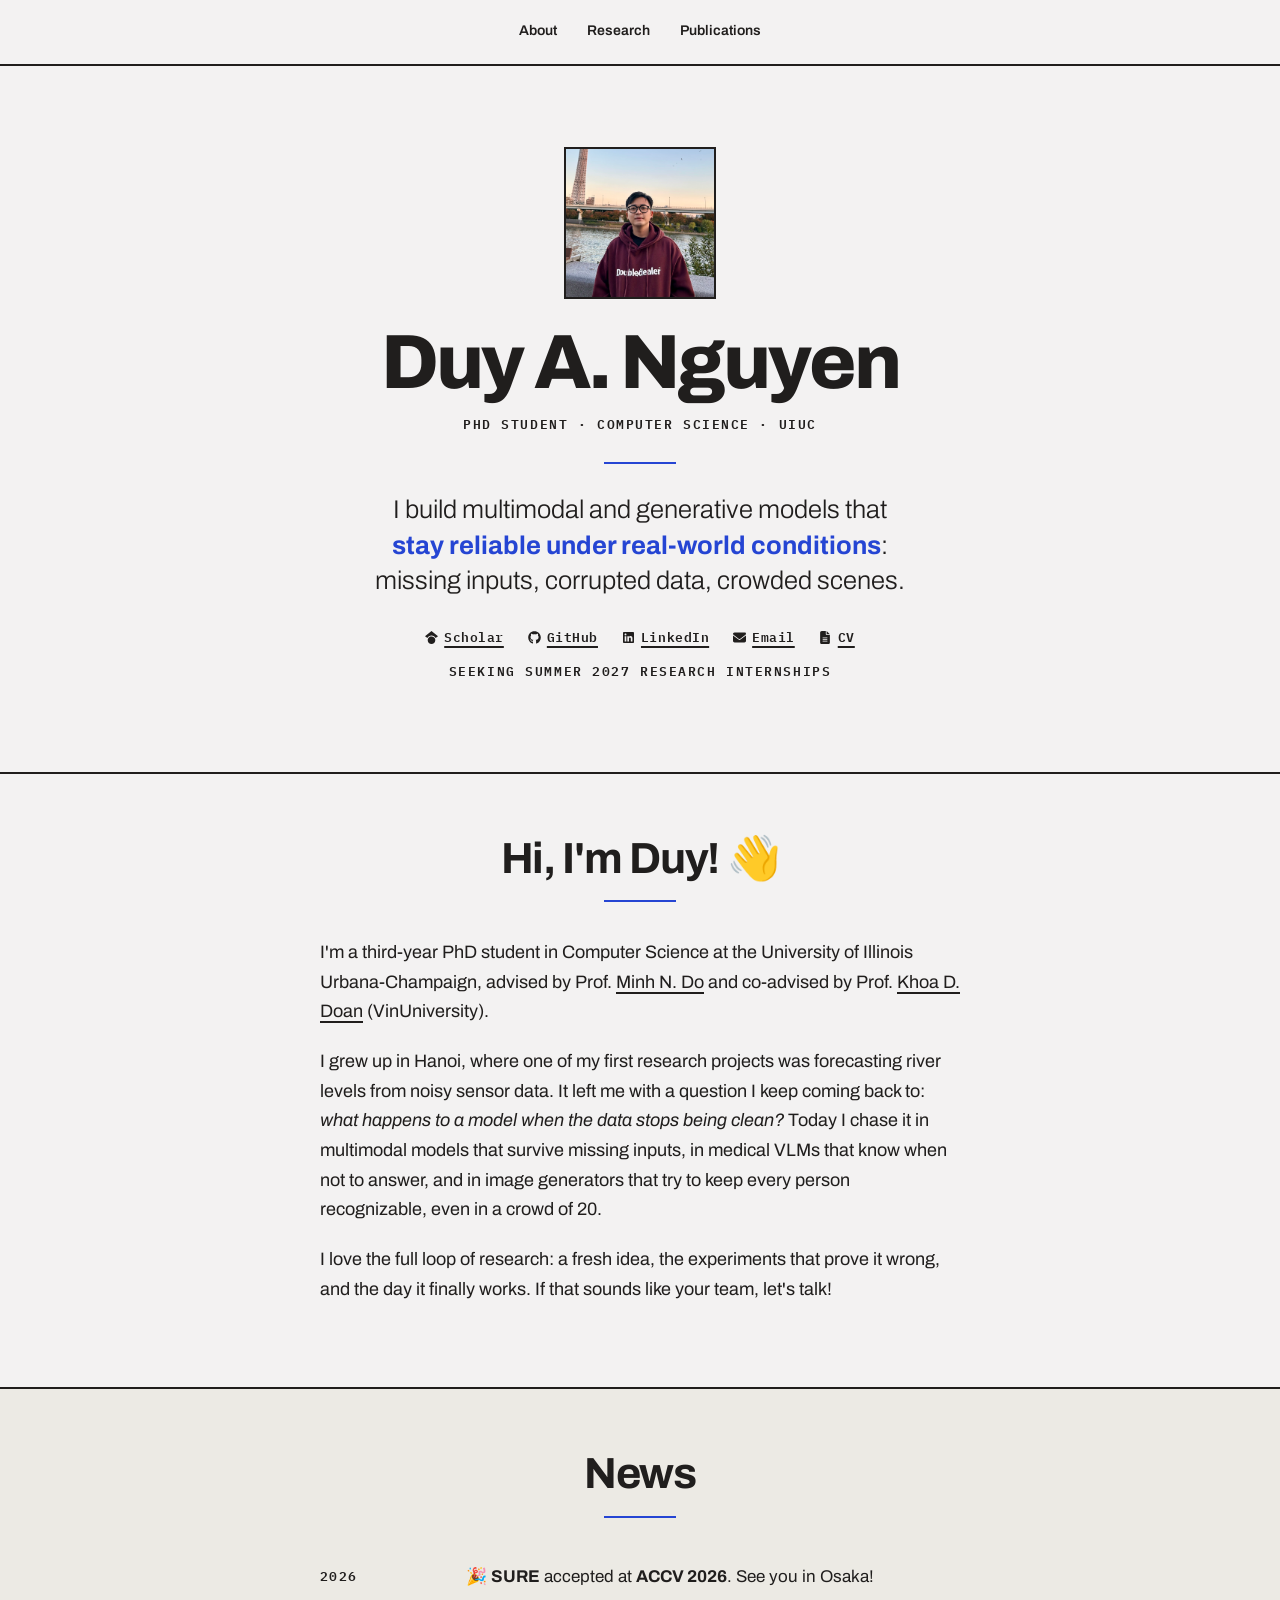
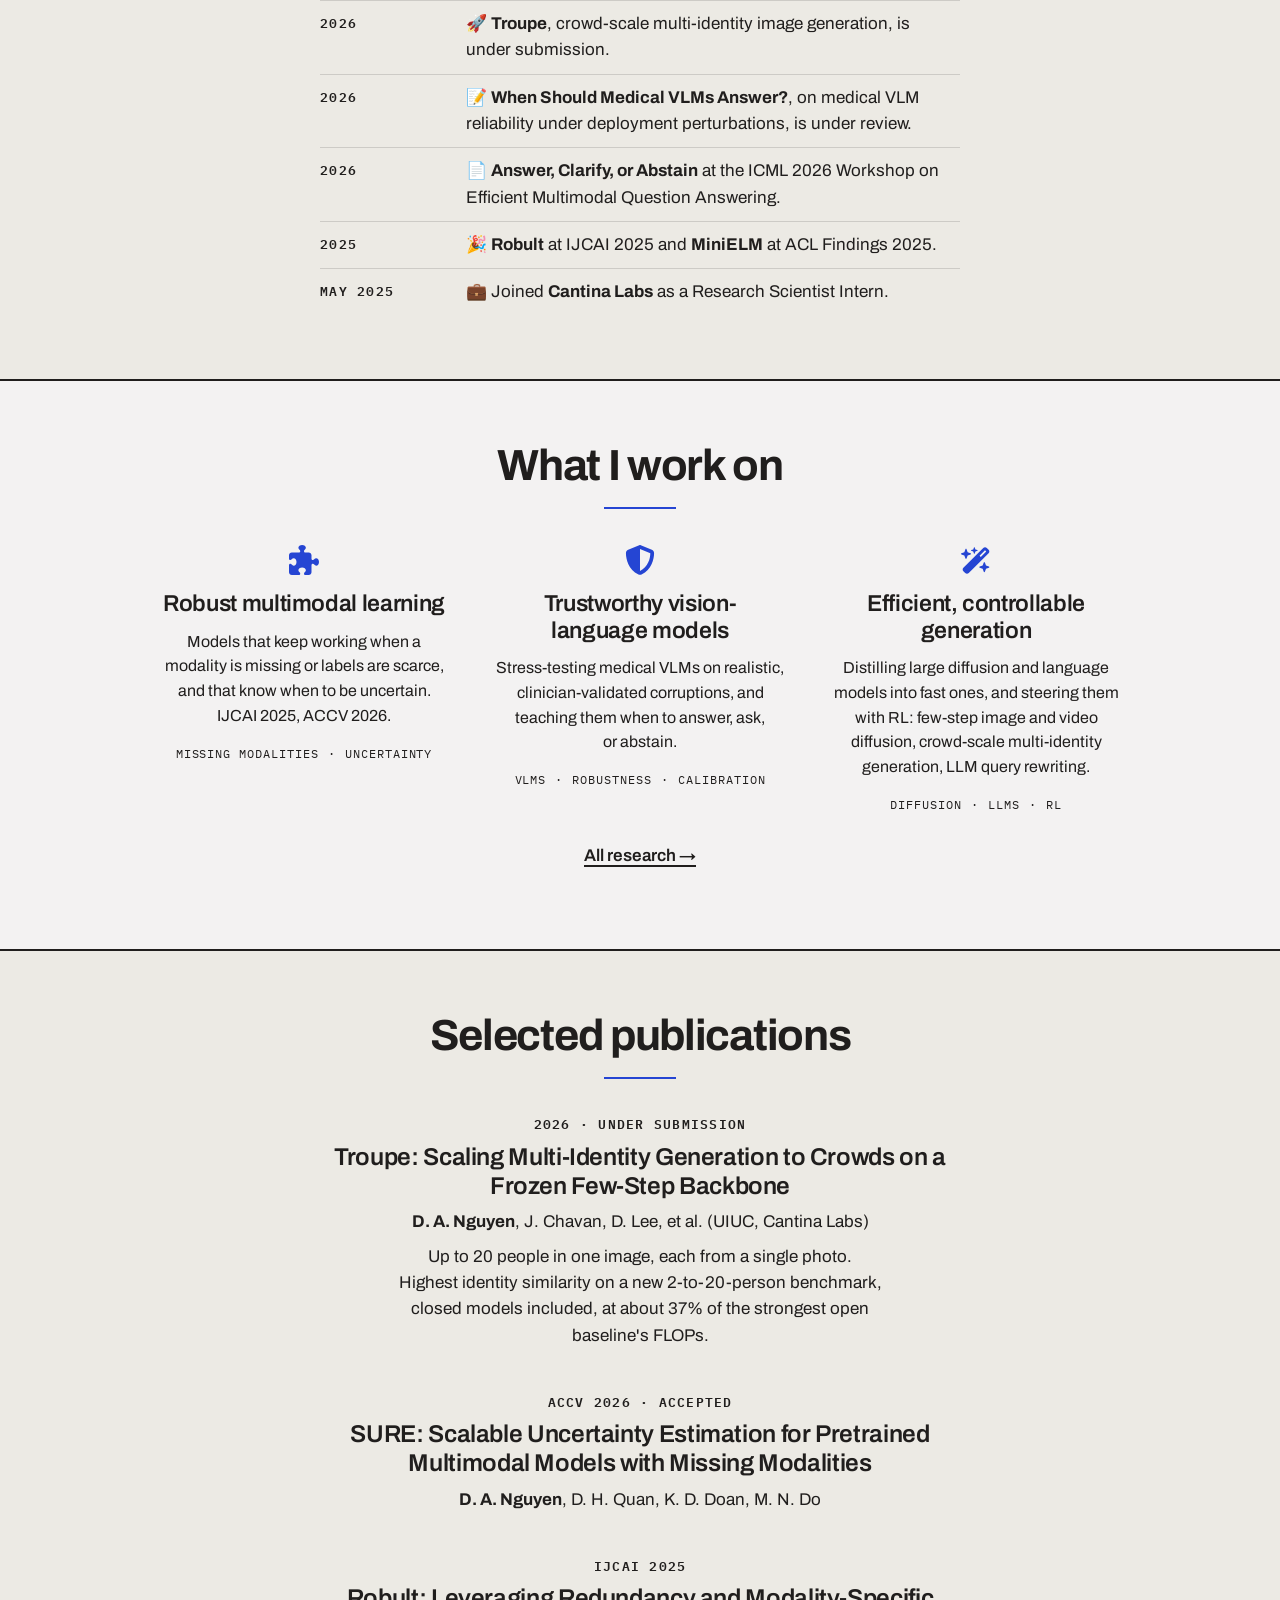
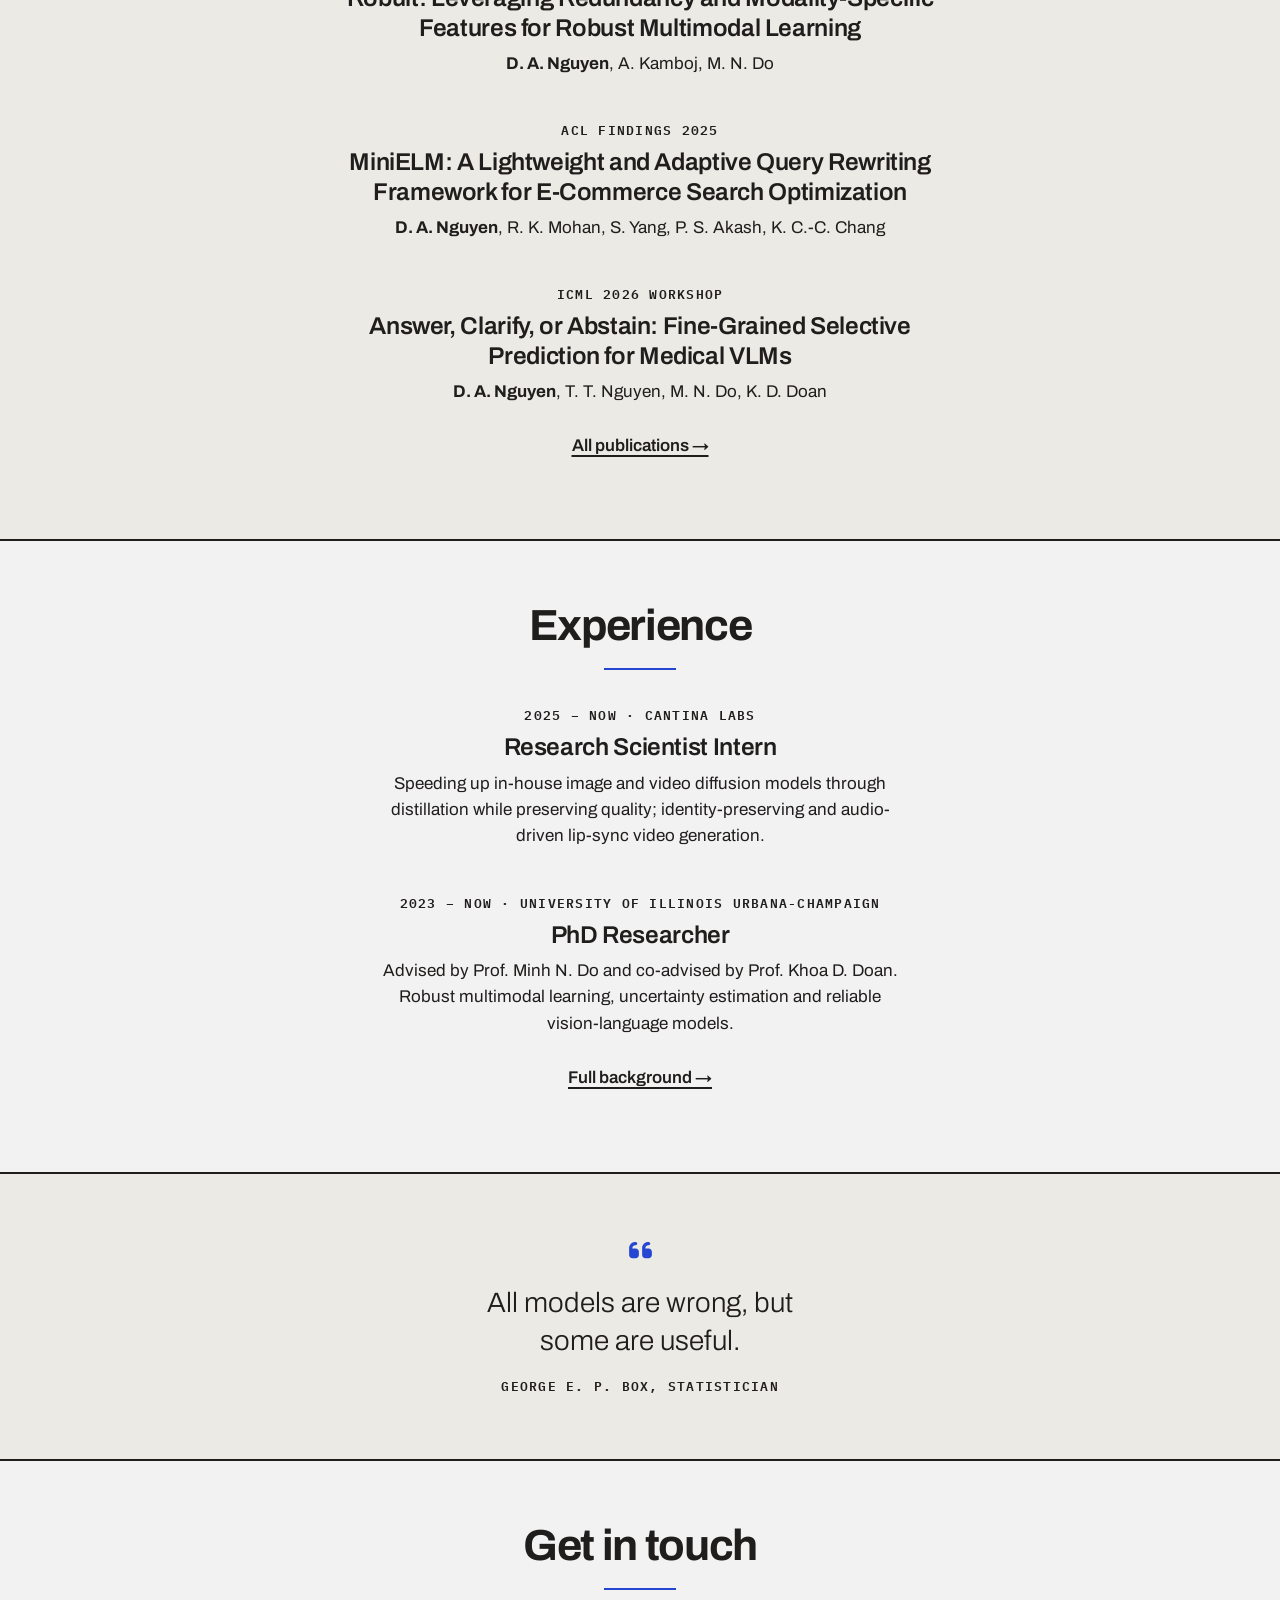
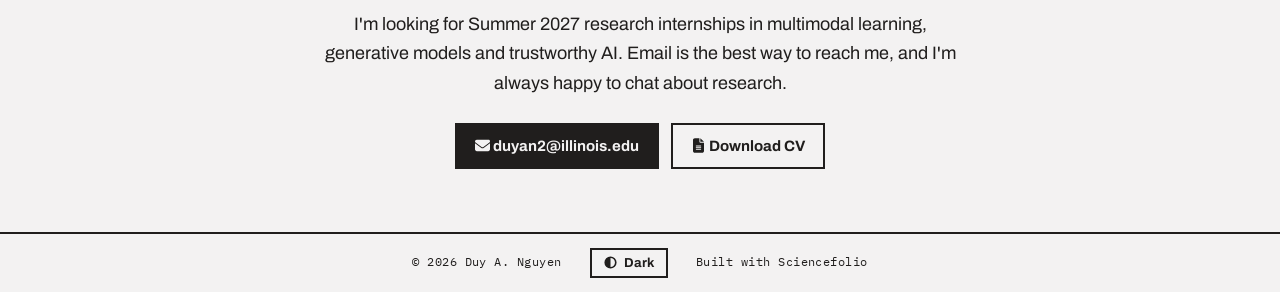
==== commit 55666bbb: "Update CV and add medical VLM paper Replace files/cv.pdf with the redesigned CV (public copy, no pho" ====
--- a/index.html
+++ b/index.html
@@ -65,6 +65,7 @@
       <ul class="news">
         <li><span class="news-date">2026</span><span><span aria-hidden="true">🎉</span> <strong>SURE</strong> accepted at <strong>ACCV 2026</strong>. See you in Osaka!</span></li>
         <li><span class="news-date">2026</span><span><span aria-hidden="true">🚀</span> <strong>Troupe</strong>, crowd-scale multi-identity image generation, is under submission.</span></li>
+        <li><span class="news-date">2026</span><span><span aria-hidden="true">📝</span> <strong>When Should Medical VLMs Answer?</strong>, on medical VLM reliability under deployment perturbations, is under review.</span></li>
         <li><span class="news-date">2026</span><span><span aria-hidden="true">📄</span> <strong>Answer, Clarify, or Abstain</strong> at the ICML 2026 Workshop on Efficient Multimodal Question Answering.</span></li>
         <li><span class="news-date">2025</span><span><span aria-hidden="true">🎉</span> <strong>Robult</strong> at IJCAI 2025 and <strong>MiniELM</strong> at ACL Findings 2025.</span></li>
         <li><span class="news-date">May 2025</span><span><span aria-hidden="true">💼</span> Joined <strong>Cantina Labs</strong> as a Research Scientist Intern.</span></li>
